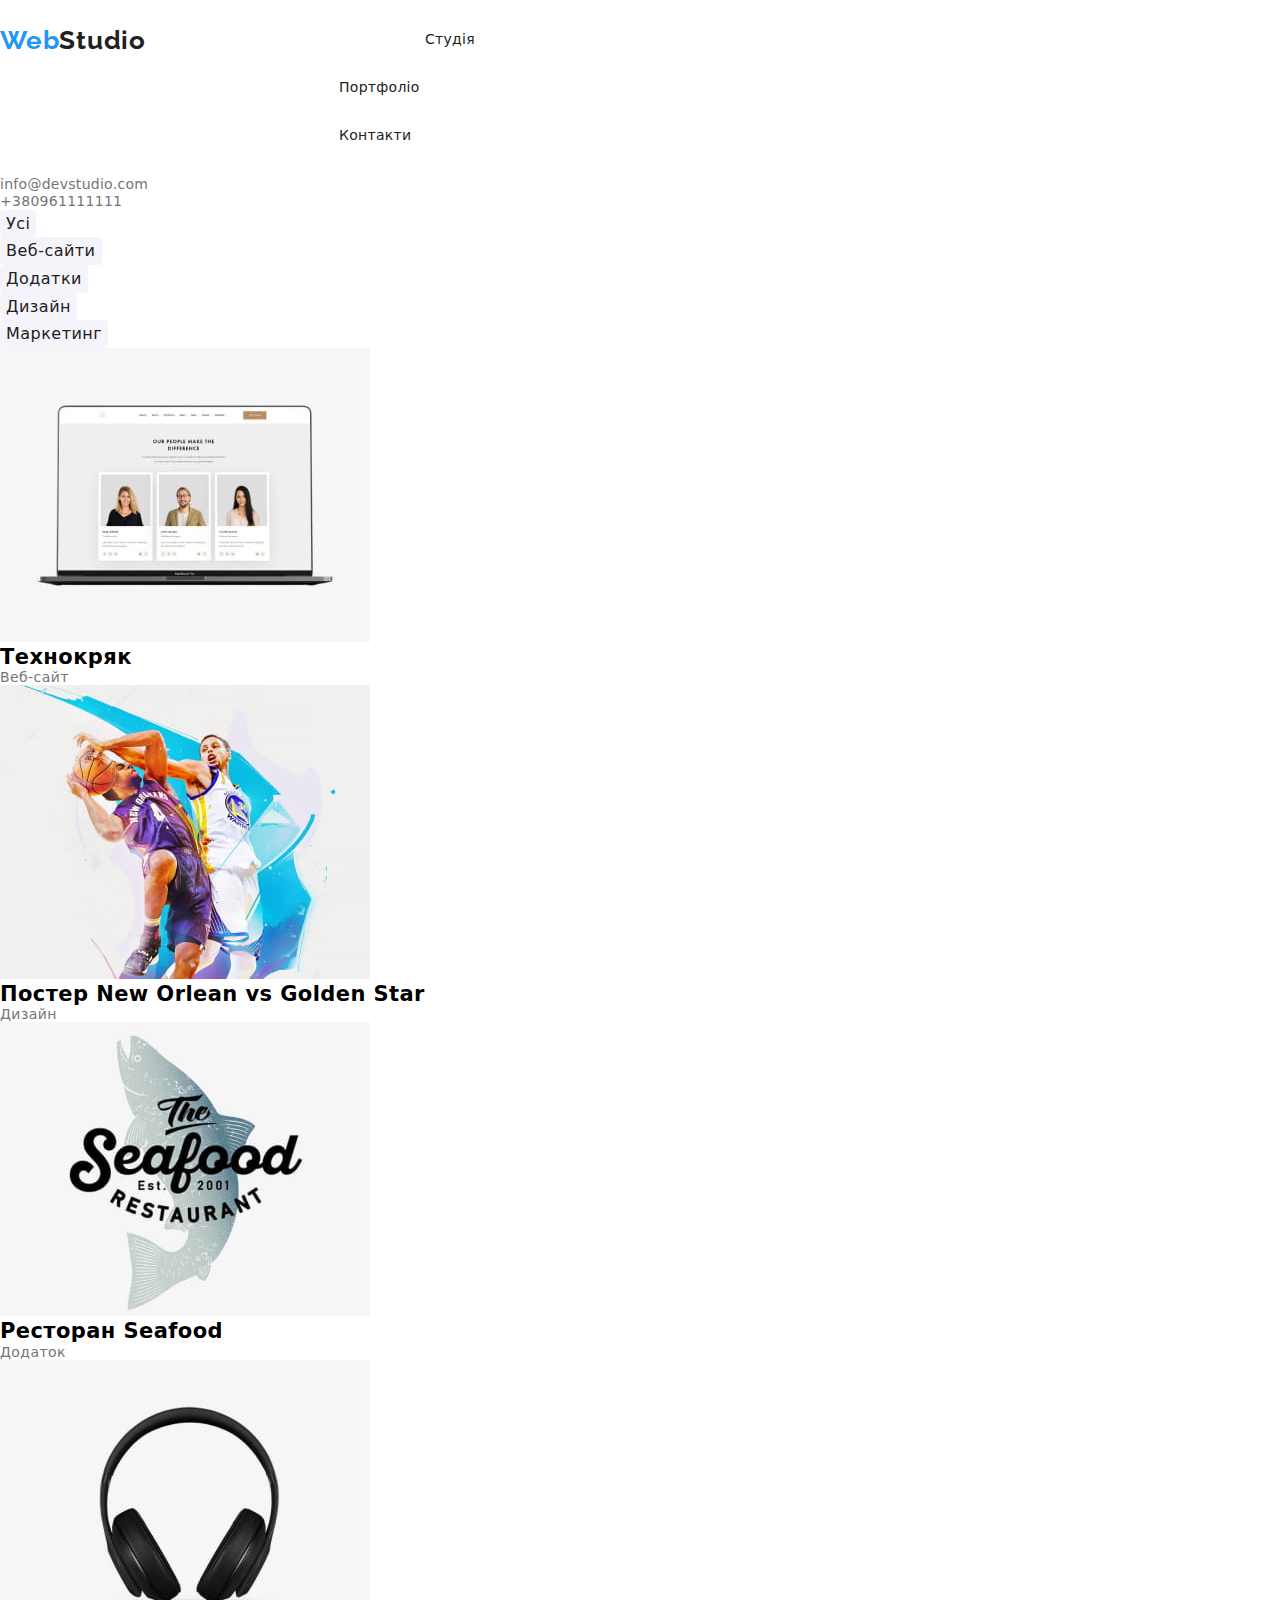
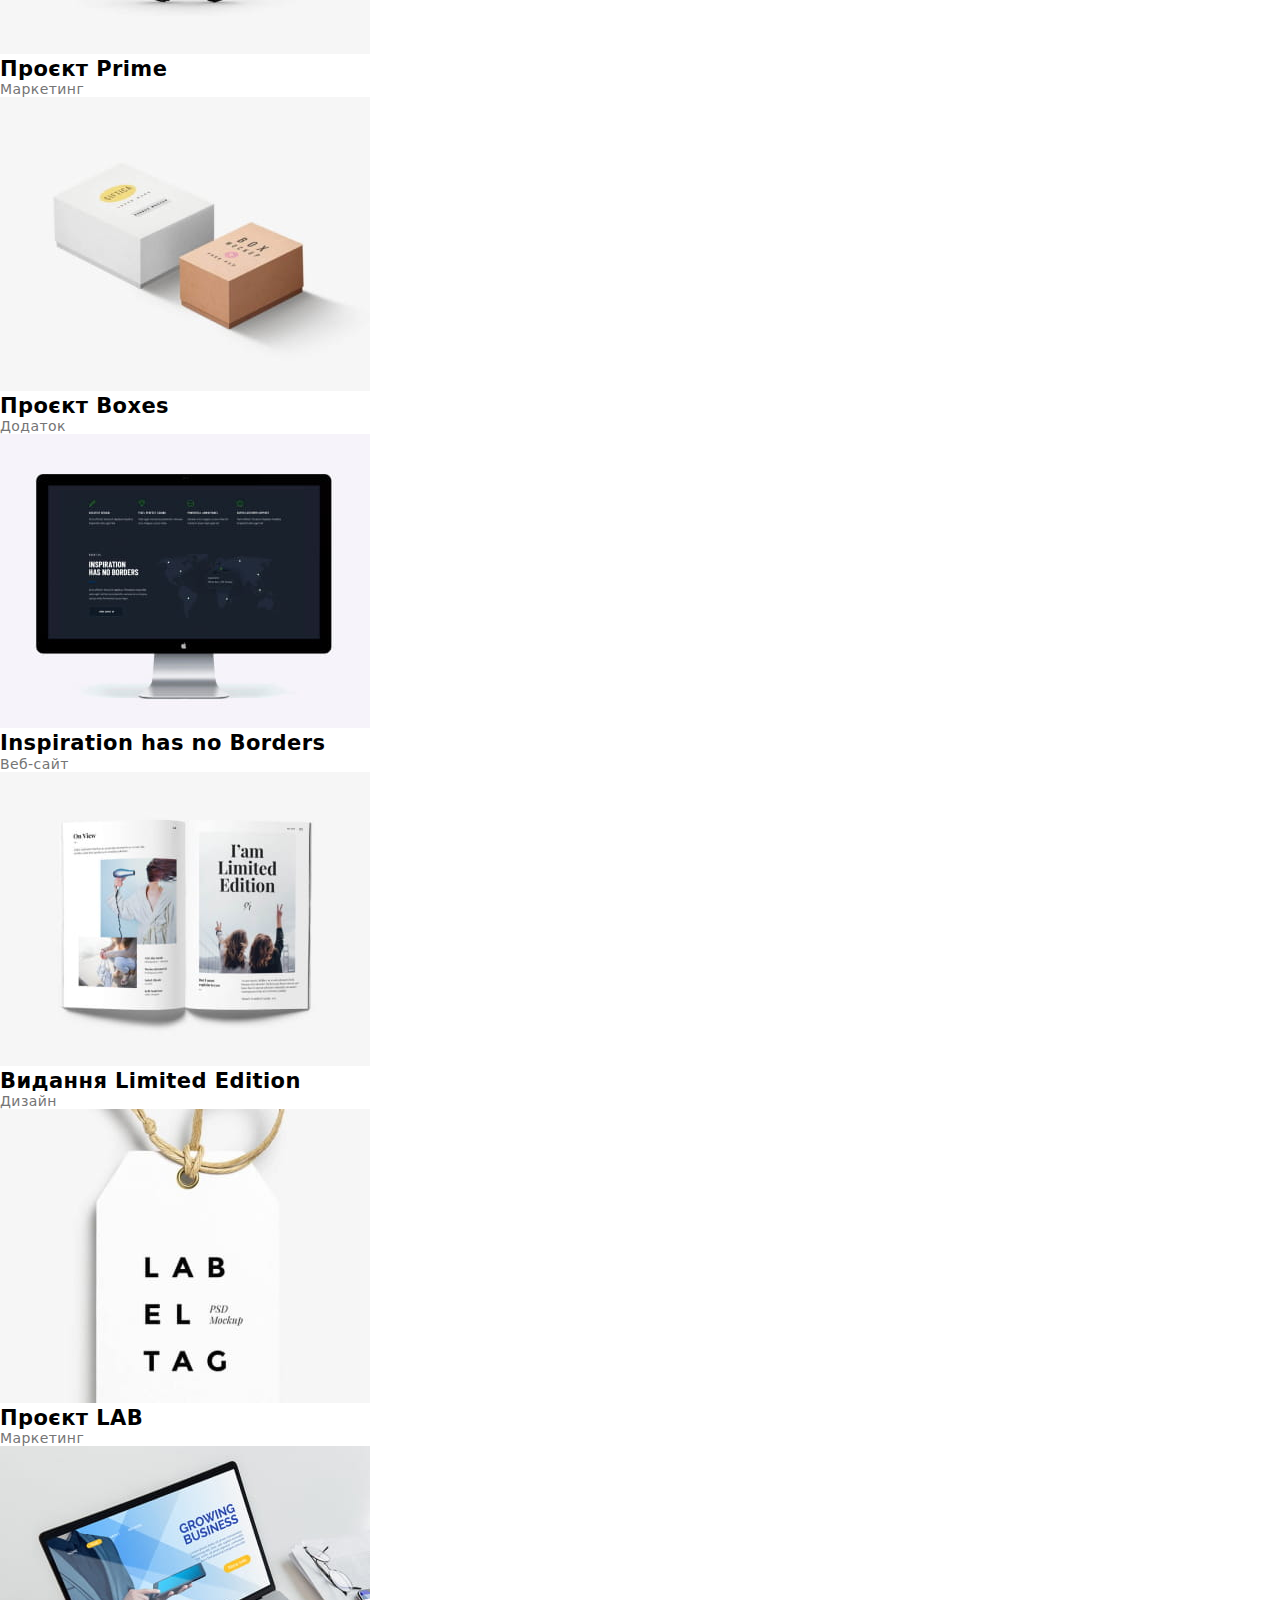
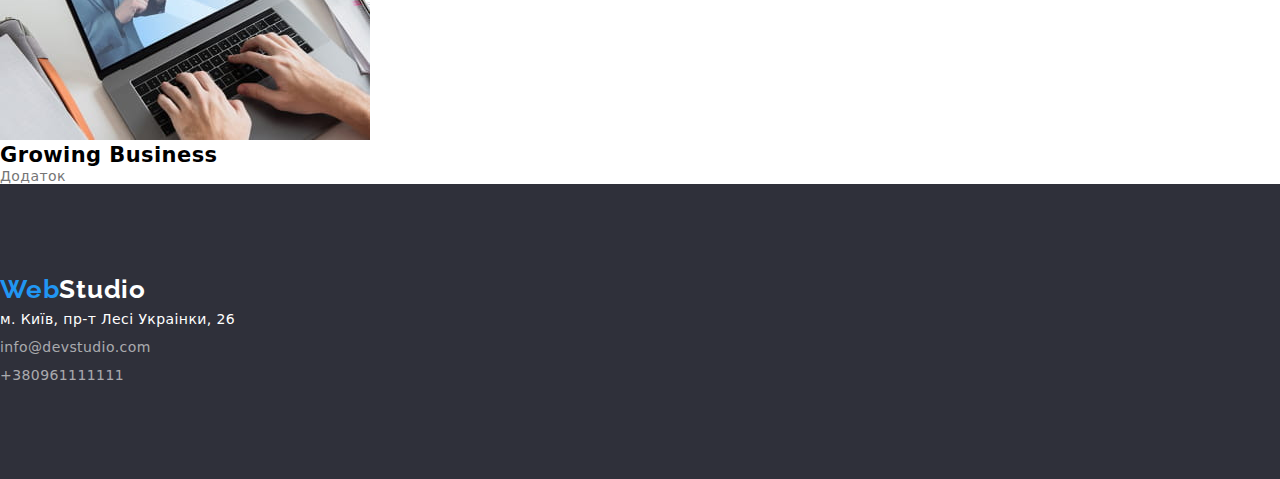
==== portfolio.html @ 92f06576 "Initial commit" ====
<!DOCTYPE html>
<html lang="uk">
<head>
    <meta charset="UTF-8">
    <meta http-equiv="X-UA-Compatible" content="IE=edge">
    <link rel="preconnect" href="https://fonts.googleapis.com">
    <link rel="preconnect" href="https://fonts.gstatic.com" crossorigin>
    <link href="https://fonts.googleapis.com/css2?family=Raleway:wght@700&family=Roboto:wght@400;500;700;900&display=swap" rel="stylesheet">
        <link rel="stylesheet" href="css/style.css">
        <link rel="stylesheet" href="modern-normalize/modern-normalize.css">
    <meta name="viewport" content="width=device-width, initial-scale=1.0">
    <title>Портфоліо</title>
    
</head>
<body>
    <!--header2-->
    <header class="header_container">
        <nav class="about_nav" >
            <a class="logo_link" href="./index.html"><span class="logo-header">Web</span>Studio</a>
            <ul>
                <li class="about_studi" > <a  class="about_studi"  href="./index.html"> Студія</a> </li> 
                <li class="about_portfolio"> <a  class="about_portfolio"  href="./portfolio.html"> Портфоліо</a>  </li>
                <li class="about_contact"> <a class="about_contact" href="#"> Контакти</a> </li>
            </ul>
                </nav>
    
                <ul>
                    <li ><a href="mailto:info@devstudio.com" lang="en"  class="about_mail">info@devstudio.com</a> </li>
                    <li > <a href="tel:+380961111111" class="about_tell">+380961111111</a></li>
                    
                </ul>
              
        </header>
        <main class="main_container">

            <!--Кнопки-->
        <section>
            <h1 class="visually-hidden">Кнопочки</h1>
            <ul>
           <li> <button type="button" class="about_all" >Усі</button></li>
           <li> <button type="button" class="about_web_site">Веб-сайти</button></li>
           <li> <button type="button" class="about_applications">Додатки</button></li>
           <li> <button type="button" class="about_design">Дизайн</button></li>
           <li> <button type="button" class="about_marketing">Маркетинг</button></li>
        </ul>
            
            <ul>
                <li class="about_techno"><img width="370" src="images/technocrack.jpg" alt="Технокряк">
                    <h2>Технокряк</h2>
                    <p class="portfolio_hav_about">Веб-сайт</p>
                </li>
                
                <li class="about_poster"><img src="images/poster-new-orlean-vs-golden-star.jpg" width="370" alt="Постер New Orlean vs Golden Star">
                <h2>Постер New Orlean vs Golden Star</h2>
                    <p class="portfolio_hav_about">Дизайн</p>

                </li>

                <li class="about-seafood"><img src="images/restoran-seafood.jpg" width="370" alt="Ресторан Seafood">
                <h2>Ресторан Seafood</h2>
                    <p class="portfolio_hav_about">Додаток</p>

            </li>

                <li class="project_prime"><img src="images/project-prime.jpg" width="370" alt="Проєкт Prime">
                <h2>Проєкт Prime</h2>
                <p class="portfolio_hav_about">Маркетинг</p>
                
            </li>

                <li class="project_boxes"><img src="images/project-boxes.jpg" width="370" alt="Проєкт Boxes">
                <h2>Проєкт Boxes</h2>
                <p class="portfolio_hav_about">Додаток</p>
                
            </li>
                <li class="inspiration"><img src="images/inspiration-has-no-borders.jpg" width="370" alt="Inspiration has no Borders">
                <h2>Inspiration has no Borders</h2>
                <p class="portfolio_hav_about">Веб-сайт</p>

            </li>

                <li class="limited_edition"><img src="images/booking-limited-edition.jpg" width="370" alt="Видання Limited Edition">
                <h2>Видання Limited Edition</h2>
                <p class="portfolio_hav_about">Дизайн</p>

            </li>

                <li class="project_lab"><img src="images/project-lab.jpg" width="370" alt="Проєкт LAB">
                <h2>Проєкт LAB</h2>
                    <p class="portfolio_hav_about">Маркетинг</p>
            </li>

                <li class="growing"><img src="images/growing-business.jpg" width="370" alt="Growing Business">
                <h2>Growing Business</h2>
                <p class="portfolio_hav_about">Додаток</p>
                </li>
            </ul>
        </section>
        
    </main>

    <!--Нижнє табло з інформаціею-->
    <footer class="footer_container">
        <a class="footer_studio"  href="#"> <span class="logo_footer">Web</span>Studio</a>
    
        <ul>
            <li ><a class="info_adres" href="https://www.google.com/maps/place/бул.+Леси+Украинки,+26,+Киев,+02000/@50.4265807,30.5383858,17z/data=!3m1!4b1!4m5!3m4!1s0x40d4cf0e033ecbe9:0x57a4dffefec77da0!8m2!3d50.4265807!4d30.5383858" target="_blank" rel="адреса">м. Київ, пр-т Лесі Украінки, 26</a> </li>
            <li ><a class="main_about" href="mailto:info@devstudio.com" lang="en">info@devstudio.com</a></li>
            <li ><a class="tell_about" href="tel:+380961111111">+380961111111</a></li>
        </ul>
    </footer>
    </body>
</html>
---- css/style.css ----
:root{
  --white: #FFFFFF;
  --hard-white:#EEEEEE;
  --blue: #2196F3;
  --black: #212121;
  --gray: #757575;
  --hard-gray:#2F303A;
  --light-gray:#F5F4FA;
}






body{

  font-family:'Roboto',sans-serif;
  font-size: 14px;
  letter-spacing: 0.03em;




background: var(--white);
}




.container{
  width: 1200px;
  padding-right: 15px;
  padding-left: 15px;
  margin-right: auto;
  margin-left: auto;

}
 

h1,h2,h3, ul,a,p{
  margin: 0;
  padding: 0;
}



*,
*::before 
*::after{box-sizing:border-box}

/*Портфоліо*/

li{
  list-style-type: none;
  text-decoration: none;
}
a{
  text-decoration: none;
}

.portfolio_hav_about{
color: var(--gray);
}

button{
  border: none;
}

.about_nav{

}

.visually-hidden{
  position: absolute;
  white-space: nowrap;
  width: 1px;
  height: 1px;
  overflow: hidden;
  border: 0;
  padding: 0;
  clip: rect(0 0 0 0);
  clip-path: inset(50%);
  margin: -1px;

}

.logo_link{
  
  
  font-family: 'Raleway',sans-serif;
  font-weight: 700;
  letter-spacing: 0.03em;
font-size:26px ;
line-height: 1.19;
;
color: var(--black);
}

.logo-header{
  font-family: 'Raleway',sans-serif;
  font-weight: 700;
  letter-spacing: 0.03em;
font-size:26px ;
line-height: 1.19;
color: var(--blue);
}

.about_studi{
  font-weight: 500;
  letter-spacing: 0.02em;
font: 14px;;
line-height:1.14;


color: var(--black);
}

.about_portfolio{
  font-weight: 500;
  letter-spacing: 0.02em;
font: 14px;;
line-height:1.14;

color: var(--black);
}

.about_contact{
  font-weight: 500;
  letter-spacing: 0.02em;
font: 14px;;
line-height:1.14;
  
  color: var(--black);
}

.about_mail{
  margin-right: 50px;
  font-weight: 500;
  letter-spacing: 0.02em;
font: 14px;;
line-height:1.14;


color: var(--gray);
}

.about_tell{
  font-weight: 500;
  letter-spacing: 0.02em;
font: 14px;;
line-height:1.14;
 
  
  color: var(--gray);
}

.about_all{
  display: flex;
  font-family: inherit;
  font-weight: 500;
  font-size: 16px;
  letter-spacing: 0.03em;
line-height:1.6;
text-align: center;


cursor: pointer;
color: var(--black);
background: var(--light-gray);
border-radius: 4px;
}

.about_web_site{
  display: flex;
  font-family: inherit;
  font-weight: 500;
  font-size: 16px;
  letter-spacing: 0.03em;
line-height:1.6;
text-align: center;

cursor: pointer;
color: var(--black);
background: var(--light-gray);
border-radius: 4px;
}

.about_applications{
  display: flex;
  font-family: inherit;
  font-weight: 500;
  font-size: 16px;
  letter-spacing: 0.03em;
line-height:1.6;
text-align: center;

cursor: pointer;
color: var(--black);
background: var(--light-gray);
border-radius: 4px;
}

.about_design{
  display: flex;
  font-family: inherit;
  font-weight: 500;
  font-size: 16px;
  letter-spacing: 0.03em;
line-height:1.6;
text-align: center;

cursor: pointer;
color: var(--black);
background: var(--light-gray);
border-radius: 4px;
}

.about_marketing{
  display: flex;
  font-family: inherit;
  font-weight: 500;
  font-size: 16px;
  letter-spacing: 0.03em;
line-height:1.6;
text-align: center;

cursor: pointer;
color: var(--black);
background: var(--light-gray);
border-radius: 4px;
}




.footer_studio{
  font-family: 'Raleway',sans-serif;
  font-weight: 700;
  
font-size:26px ;
line-height: 1.19;
letter-spacing: 0.03em;
color: var(--white);
}

.logo_footer{
  font-family: 'Raleway',sans-serif;
  font-weight: 700;
  
font-size:26px ;
line-height: 1.19;
letter-spacing: 0.03em;
  color: var(--blue);
}

.info_adres{
  font-weight: 400;
  font-size: 14px;
line-height:1.14;
letter-spacing: 0.03em;

color: var(--white);
}

.main_about{
  font-weight: 400;
  font-size: 14px;
line-height:1.14;
letter-spacing: 0.03em;

color: rgba(255, 255, 255, 0.6);
}

.tell_about{
  font-weight: 400;
  font-size: 14px;
line-height:1.14;
letter-spacing: 0.03em;

color: rgba(255, 255, 255, 0.6);
}




/*index*/
/*Верхня лінія*/
.header_container{



background: var(--white);
}

.about_nav{
display: flex;
}


 .index_ul{
  display: flex;
 }

 .index_ull{
  display: flex;
  align-items: center;
 }

.logo_link{


  margin: 25px 93px 25px 0px;
 
  font-family: 'Raleway',sans-serif;
  font-weight: 700;
  letter-spacing: 0.03em;
font-size:26px;
line-height: 1.19;

color: var(--black);
 }
 
 .logo-header{
  


   font-family: 'Raleway',sans-serif;
   font-weight: 700;
 font-size: 26px;
 line-height:1.19;
 
 color: var(--blue);
 letter-spacing: 0.03em;
 }
 
 .about_studi{


margin: 32px 0px 32px 93px;

   font-weight: 500;
 font-size: 14px;
 line-height:1.14;
 
 
 color: var(--black);
 letter-spacing: 0.02em;
 }
 
 .about_portfolio{
 
 margin: 32px 0px 32px 50px;

   font-weight: 500;
 font-size: 14px;
 line-height:1.14;
 
 color: var(--black);
 letter-spacing: 0.02em;
 }
 
 
 .about_contact{
 
margin: 32px 0px 32px 50px;
 
   font-weight: 500;
   font-size: 14px;
   line-height:1.14;
   
   color: var(--black);
   letter-spacing: 0.02em;
 }
 
 .about_mail{
 margin-right: auto;
 
   font-weight: 500;
 font-size: 14px;
 line-height:1.14;
 
 
 color: var(--gray);
 letter-spacing: 0.02em;
 }
 
 .about_tell{
  margin-right: auto;
 
 
   font-weight: 500;
   font-size:14px;;
   line-height:1.14;
  
   
   color: var(--gray);
   letter-spacing: 0.02em;
 }
 
 
 .bg{

  width: 1200px;

  padding-top: 90px;
  padding-bottom: 90px;
   background: var(--hard-gray);
 }
 
 .index_bisnes{

 
   font-weight: 900;
 font-size: 44px;
 line-height: 1.36;
 text-align: center;
 letter-spacing: 0.06em;
 text-transform: uppercase;
 color: var(--white);
 }
 
 .index_btn{


padding: 10px 32px 10px 32px;


 font-family: inherit;
   font-weight: 700;
   font-size: 16px;
   line-height:1.8;
   display: flex;
   align-items: center;
   text-align: center;
   letter-spacing: 0.06em;
   color: var(--white);
 
   cursor: pointer;
 
 
 
   
   background: var(--blue);
   box-shadow: 0px 4px 4px rgba(0, 0, 0, 0.15);
   border-radius: 4px;
 }
 
 .index_about_hav{
  padding-top: 90px;
  padding-bottom: 90px;
 }

 .index_about_work{
  padding-top: 90px;
  padding-bottom: 90px;
 }
 
 .index_hav_one{
   font-weight: 700;
   
   letter-spacing: 0.03em;
 
 
 
 
 
 font-size: 36px;
 line-height:2.6;
 text-align: center;
 
 color: var(--black);
 }
 
 .index_hav_two{
   font-weight: 700;
 
 
 
 letter-spacing: 0.03em;
 
 font-size: 36px;
 line-height:2.6;
 text-align: center;
 
 
 color: var(--black);
 }
 
 .index_details{
 
   font-weight: 700;
 font-size: 14px;
 line-height:1.14;
 letter-spacing: 0.03em;
 
 text-transform: uppercase;
 color: var(--black);
 
 }
 
 .index_description{
 
   font-weight: 400;
 font-size: 14px;
 line-height:1.14;
 letter-spacing: 0.03em;
 
 
 
 
 color: var(--gray);
 }
 
 .index_name{
   letter-spacing: 0.03em;
 
   font-weight: 500;
 font-size: 16px;
 line-height:1.18;
 text-align: center;
 
 color: var(--black);
 }
 
 .index_responsibilities{
   letter-spacing: 0.03em;
 
   font-weight: 400;
 font-size: 16px;
 line-height: 1.18;
 text-align: center;
 
 color: var(--gray);
 }
 .visually-hidden{
  
   position: absolute;
     white-space: nowrap;
     width: 1px;
     height: 1px;
     overflow: hidden;
     border: 0;
     padding: 0;
     clip: rect(0 0 0 0);
     clip-path: inset(50%);
     margin: -1px;
  
 }
 
 .index_backgound_white{
   background: var(--white);
 }
 
 .index_team{
  padding-top: 90px;
  padding-bottom: 90px;
   background: var(--light-gray);}
 
 
   .tell_about{
     letter-spacing: 0.03em;
 
     font-weight: 400;
 
     font-size: 14px;
     line-height:2;
     
     color: rgba(255, 255, 255, 0.6);
     }
 
     .main_about{
       letter-spacing: 0.03em;
 
       font-weight: 400;
 
       font-size: 14px;
       line-height: 2;
       
       color: rgba(255, 255, 255, 0.6);
       }
 
       .info_adres{
         letter-spacing: 0.03em;
 
         font-weight: 400;
 
         font-size: 14px;
         line-height:2;
         
         color: var(--white);
         }
 
         .logo_footer{
           
           font-family: 'Raleway',sans-serif;
           font-weight: 700;
           font-size: 26px;
           line-height:1.19;
           letter-spacing: 0.03em;
           color: var(--blue);
         }
 
         .footer_studio{
           
           font-family: 'Raleway',sans-serif;
           font-weight: 700;
           font-size: 26px;
           line-height:1.19;
           letter-spacing: 0.03em;
           color: var(--white);
           }
 
           .footer_container{
            padding-top: 90px;
            padding-bottom: 90px;
             
             
             
             background:var(--hard-gray);
             }

             .visually-hidden{
 
              position: absolute;
                white-space: nowrap;
                width: 1px;
                height: 1px;
                overflow: hidden;
                border: 0;
                padding: 0;
                clip: rect(0 0 0 0);
                clip-path: inset(50%);
                margin: -1px;}
 
                .index_backgound_white{
                  background: var(--white);
                }
/*Ховери*/

  

.index_btn:hover, .index_btn:focus{
  background-color: var(--blue);
  color: var(--white);
}



.about_studi:hover, .about_studi:focus{
border-color: var(--black);
color: var(--blue);

}

.about_portfolio:hover, .about_portfolio:focus{
border-color: var(--black);
color: var(--blue);

}

.about_contact:hover, .about_contact:focus{
border-color: var(--black);
color: var(--blue);

}

.about_mail:hover, .about_mail:focus{
border-color: var(--gray);
color: var(--blue);

}

.about_tell:hover, .about_tell:focus {
border-color: var(--gray);
color: var(--blue);

}

.about_all:hover, .about_all:focus{
  
border-color: var(--black);
background-color: var(--blue) ;
color: var(--white);

}
.about_web_site:hover, .about_web_site:focus{
  border-color: var(--black);
background-color: var(--blue) ;
color: var(--white);

}
.about_applications:hover, .about_applications:focus{
  border-color: var(--black);
  background-color: var(--blue) ;
  color: var(--white);
  
}
.about_design:hover, .about_design:focus{
  border-color: var(--black);
  background-color: var(--blue) ;
  color: var(--white);
  
}
.about_marketing:hover, .about_marketing:focus{
  border-color: var(--black);
  background-color: var(--blue) ;
  color: var(--white);
  
}




.info_adres:hover, .info_adres:focus{
  border-color: var(--black);
  color: var(--blue);
  
}

.main_about:hover, .main_about:focus{
  border-color: var(--black);
  color: var(--blue);
  
}

.tell_about:hover, .tell_about:focus{
  border-color: var(--black);
  color: var(--blue);
  
}
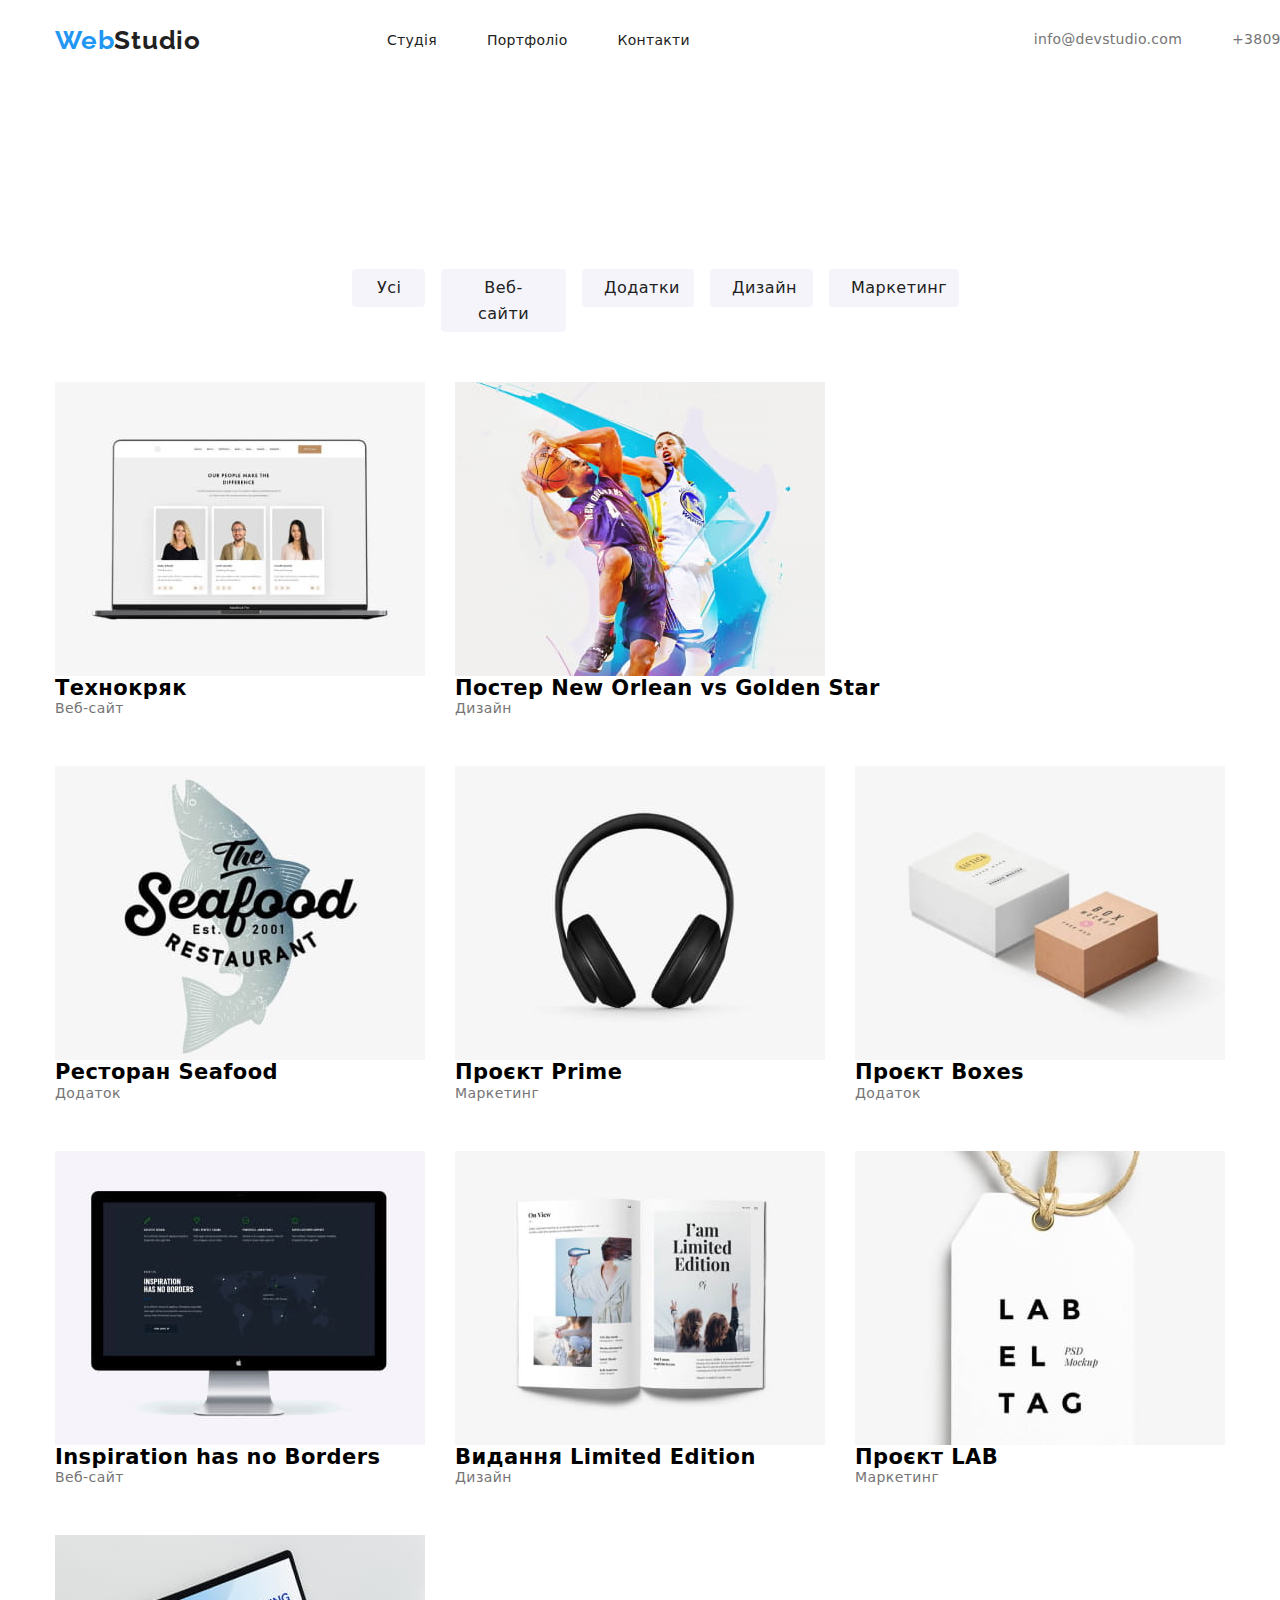
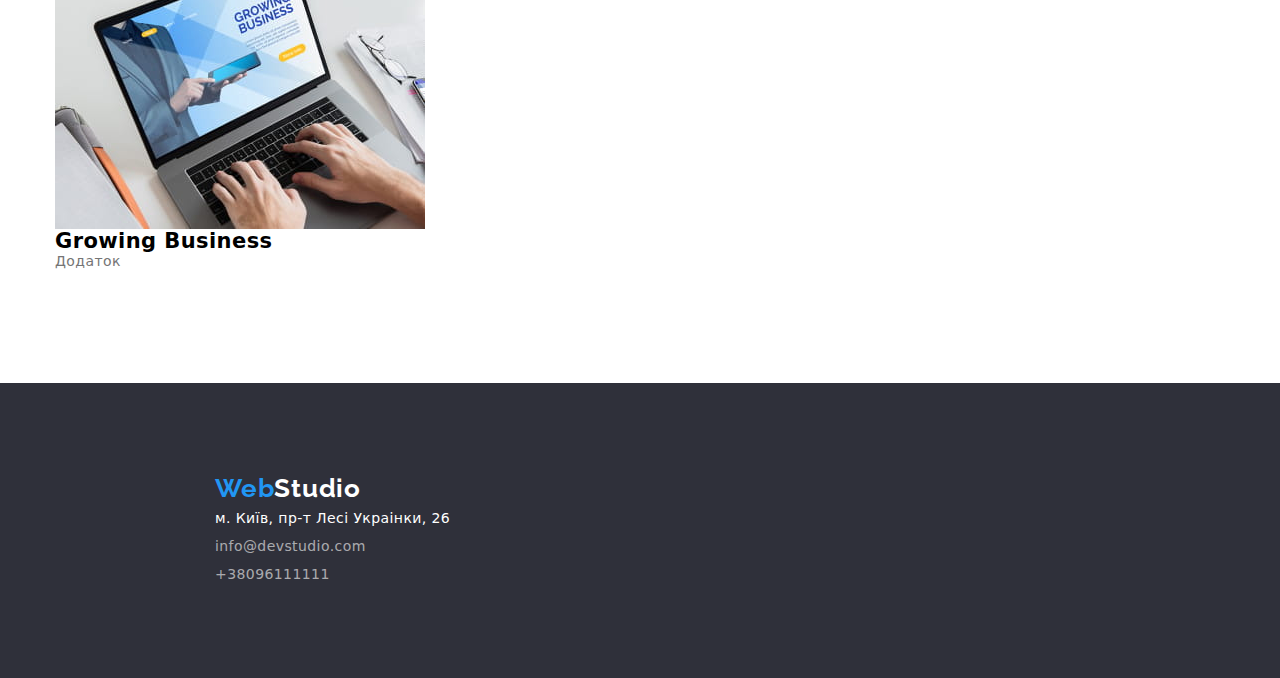
==== commit 4038e503: "update" ====
--- a/portfolio.html
+++ b/portfolio.html
@@ -15,28 +15,30 @@
 <body>
     <!--header2-->
     <header class="header_container">
-        <nav class="about_nav" >
-            <a class="logo_link" href="./index.html"><span class="logo-header">Web</span>Studio</a>
-            <ul>
-                <li class="about_studi" > <a  class="about_studi"  href="./index.html"> Студія</a> </li> 
-                <li class="about_portfolio"> <a  class="about_portfolio"  href="./portfolio.html"> Портфоліо</a>  </li>
-                <li class="about_contact"> <a class="about_contact" href="#"> Контакти</a> </li>
+       
+        <div class="container">
+    <nav class="about_nav" >
+        <a class="logo_link" href="./index.html"><span class="logo-header">Web</span>Studio</a>
+        <ul class="index_ul">
+            <li class="about_studi" > <a  class="about_studi_index"  href="./index.html"> Студія</a> </li> 
+            <li class="about_portfolio"> <a  class="about_portfolio_index"  href="./portfolio.html"> Портфоліо</a>  </li>
+            <li class="about_contact"> <a class="about_contact_index" href="#"> Контакти</a> </li>
+        </ul>
+            </nav>
+
+            <ul class="index_ull">
+                <li class="index_header_mail"><a href="mailto:info@devstudio.com" lang="en"  class="about_mail">info@devstudio.com</a> </li>
+                <li class="index_header_tell"> <a href="tel:+380961111111" class=" about_tell">+380961111111</a></li>
+                
             </ul>
-                </nav>
-    
-                <ul>
-                    <li ><a href="mailto:info@devstudio.com" lang="en"  class="about_mail">info@devstudio.com</a> </li>
-                    <li > <a href="tel:+380961111111" class="about_tell">+380961111111</a></li>
-                    
-                </ul>
-              
-        </header>
+        
+    </header>
         <main class="main_container">
 
             <!--Кнопки-->
-        <section>
-            <h1 class="visually-hidden">Кнопочки</h1>
-            <ul>
+        <section class="portfolio_section">
+            <h2 class="visually-hidden">Кнопочки</h2>
+            <ul class="keyboard">
            <li> <button type="button" class="about_all" >Усі</button></li>
            <li> <button type="button" class="about_web_site">Веб-сайти</button></li>
            <li> <button type="button" class="about_applications">Додатки</button></li>
@@ -44,53 +46,53 @@
            <li> <button type="button" class="about_marketing">Маркетинг</button></li>
         </ul>
             
-            <ul>
-                <li class="about_techno"><img width="370" src="images/technocrack.jpg" alt="Технокряк">
+            <ul class="billboard">
+                <li class="portfolio_item"><img  src="images/technocrack.jpg" alt="Технокряк">
                     <h2>Технокряк</h2>
                     <p class="portfolio_hav_about">Веб-сайт</p>
                 </li>
                 
-                <li class="about_poster"><img src="images/poster-new-orlean-vs-golden-star.jpg" width="370" alt="Постер New Orlean vs Golden Star">
+                <li class="portfolio_item"><img src="images/poster-new-orlean-vs-golden-star.jpg"  alt="Постер New Orlean vs Golden Star">
                 <h2>Постер New Orlean vs Golden Star</h2>
                     <p class="portfolio_hav_about">Дизайн</p>
 
                 </li>
 
-                <li class="about-seafood"><img src="images/restoran-seafood.jpg" width="370" alt="Ресторан Seafood">
+                <li class="portfolio_item"><img src="images/restoran-seafood.jpg"  alt="Ресторан Seafood">
                 <h2>Ресторан Seafood</h2>
                     <p class="portfolio_hav_about">Додаток</p>
 
             </li>
 
-                <li class="project_prime"><img src="images/project-prime.jpg" width="370" alt="Проєкт Prime">
+                <li class="portfolio_item"><img src="images/project-prime.jpg"  alt="Проєкт Prime">
                 <h2>Проєкт Prime</h2>
                 <p class="portfolio_hav_about">Маркетинг</p>
                 
             </li>
 
-                <li class="project_boxes"><img src="images/project-boxes.jpg" width="370" alt="Проєкт Boxes">
+                <li class="portfolio_item"><img src="images/project-boxes.jpg"  alt="Проєкт Boxes">
                 <h2>Проєкт Boxes</h2>
                 <p class="portfolio_hav_about">Додаток</p>
                 
             </li>
-                <li class="inspiration"><img src="images/inspiration-has-no-borders.jpg" width="370" alt="Inspiration has no Borders">
+                <li class="portfolio_item"><img src="images/inspiration-has-no-borders.jpg"  alt="Inspiration has no Borders">
                 <h2>Inspiration has no Borders</h2>
                 <p class="portfolio_hav_about">Веб-сайт</p>
 
             </li>
 
-                <li class="limited_edition"><img src="images/booking-limited-edition.jpg" width="370" alt="Видання Limited Edition">
+                <li class="portfolio_item"><img src="images/booking-limited-edition.jpg"  alt="Видання Limited Edition">
                 <h2>Видання Limited Edition</h2>
                 <p class="portfolio_hav_about">Дизайн</p>
 
             </li>
 
-                <li class="project_lab"><img src="images/project-lab.jpg" width="370" alt="Проєкт LAB">
+                <li class="portfolio_item"><img src="images/project-lab.jpg"  alt="Проєкт LAB">
                 <h2>Проєкт LAB</h2>
                     <p class="portfolio_hav_about">Маркетинг</p>
             </li>
 
-                <li class="growing"><img src="images/growing-business.jpg" width="370" alt="Growing Business">
+                <li class="portfolio_item"><img src="images/growing-business.jpg"  alt="Growing Business">
                 <h2>Growing Business</h2>
                 <p class="portfolio_hav_about">Додаток</p>
                 </li>
@@ -103,11 +105,12 @@
     <footer class="footer_container">
         <a class="footer_studio"  href="#"> <span class="logo_footer">Web</span>Studio</a>
     
-        <ul>
+        <ul class="index_ul_adres">
             <li ><a class="info_adres" href="https://www.google.com/maps/place/бул.+Леси+Украинки,+26,+Киев,+02000/@50.4265807,30.5383858,17z/data=!3m1!4b1!4m5!3m4!1s0x40d4cf0e033ecbe9:0x57a4dffefec77da0!8m2!3d50.4265807!4d30.5383858" target="_blank" rel="адреса">м. Київ, пр-т Лесі Украінки, 26</a> </li>
-            <li ><a class="main_about" href="mailto:info@devstudio.com" lang="en">info@devstudio.com</a></li>
-            <li ><a class="tell_about" href="tel:+380961111111">+380961111111</a></li>
+            <li ><a class="main_about_footer" href="mailto:info@devstudio.com" lang="en">info@devstudio.com</a></li>
+            <li ><a class="tell_about_footer" href="tel:+380961111111">+38096111111</a></li>
         </ul>
     </footer>
+</div>
     </body>
 </html>
--- a/css/style.css
+++ b/css/style.css
@@ -34,15 +34,12 @@
   padding-left: 15px;
   margin-right: auto;
   margin-left: auto;
-
-}
- 
-
-h1,h2,h3, ul,a,p{
-  margin: 0;
-  padding: 0;
-}
-
+display: flex;
+}
+ 
+
+h1, h2, h3, h4, h5, h6, p, ul {margin: 0; padding: 0;}
+img {display: block;}
 
 
 *,
@@ -71,92 +68,149 @@
 
 }
 
-.visually-hidden{
-  position: absolute;
-  white-space: nowrap;
-  width: 1px;
-  height: 1px;
-  overflow: hidden;
-  border: 0;
-  padding: 0;
-  clip: rect(0 0 0 0);
-  clip-path: inset(50%);
-  margin: -1px;
-
-}
 
 .logo_link{
-  
-  
+
+
+  margin: 25px 93px 25px 0px;
+ 
   font-family: 'Raleway',sans-serif;
   font-weight: 700;
   letter-spacing: 0.03em;
-font-size:26px ;
+font-size:26px;
 line-height: 1.19;
-;
+
 color: var(--black);
-}
-
-.logo-header{
-  font-family: 'Raleway',sans-serif;
-  font-weight: 700;
-  letter-spacing: 0.03em;
-font-size:26px ;
-line-height: 1.19;
-color: var(--blue);
-}
-
-.about_studi{
-  font-weight: 500;
+ }
+ 
+ .logo-header{
+  
+
+
+   font-family: 'Raleway',sans-serif;
+   font-weight: 700;
+ font-size: 26px;
+ line-height:1.19;
+ 
+ color: var(--blue);
+ letter-spacing: 0.03em;
+ }
+ /*studi*/
+ .about_studi{
+
+
+margin: 32px 0px 32px 93px;
+
+
+ }
+
+ .about_studi_index{
+  font-weight: 500;
+  font-size: 14px;
+  line-height:1.14;
+  
+  
+  color: var(--black);
   letter-spacing: 0.02em;
-font: 14px;;
-line-height:1.14;
-
-
-color: var(--black);
-}
-
-.about_portfolio{
-  font-weight: 500;
+ }
+ /*portfolio*/
+ .about_portfolio{
+ 
+ margin: 32px 0px 32px 50px;
+
+
+ }
+ 
+ .about_portfolio_index{
+  font-weight: 500;
+  font-size: 14px;
+  line-height:1.14;
+  
+  color: var(--black);
   letter-spacing: 0.02em;
-font: 14px;;
-line-height:1.14;
-
-color: var(--black);
-}
-
-.about_contact{
-  font-weight: 500;
+ }
+ /*contacts*/
+ .about_contact{
+ 
+margin: 32px 0px 32px 50px;
+ 
+
+ }
+
+ .about_contact_index{
+  font-weight: 500;
+  font-size: 14px;
+  line-height:1.14;
+  
+  color: var(--black);
   letter-spacing: 0.02em;
-font: 14px;;
-line-height:1.14;
-  
-  color: var(--black);
-}
-
-.about_mail{
-  margin-right: 50px;
-  font-weight: 500;
-  letter-spacing: 0.02em;
-font: 14px;;
-line-height:1.14;
-
-
-color: var(--gray);
-}
-
-.about_tell{
-  font-weight: 500;
-  letter-spacing: 0.02em;
-font: 14px;;
-line-height:1.14;
- 
-  
+ }
+ /*mail*/
+ .about_mail{
+  display: flex;
   color: var(--gray);
+ }
+
+
+.index_header_mail{
+  
+  margin: 32px 0px 32px 344px;
+ 
+   font-weight: 500;
+ font-size: 14px;
+ line-height:1.14;
+ 
+ 
+ 
+ letter-spacing: 0.02em;
+}
+
+ /*tell*/
+ .about_tell{
+  display: flex;
+  color: var(--gray);
+
+ }
+
+ .index_header_tell{
+  
+ 
+  margin: 32px 0px 32px 50px;
+ 
+   font-weight: 500;
+   font-size:14px;;
+   line-height:1.14;
+  
+   
+   
+   letter-spacing: 0.02em;
+ }
+/*----------------------------------------*/
+
+/*Section*/
+
+.portfolio_section{
+  width: 1200px;
+  padding-right: 15px;
+  padding-left: 15px;
+  margin-top: 94px;
+  margin-bottom: 94px;
+
+  margin-right: auto;
+  margin-left: auto;
+}
+/*cayboard*/
+
+.keyboard{
+display: flex;
 }
 
 .about_all{
-  display: flex;
+  padding: 6px 25px 6px 25px;
+  margin: 94px 8px 50px 297px;
+  
+
+  width: 73px;
   font-family: inherit;
   font-weight: 500;
   font-size: 16px;
@@ -172,7 +226,11 @@
 }
 
 .about_web_site{
-  display: flex;
+  padding: 6px 22px 6px 22px;
+  margin: 94px 8px 50px 8px;
+
+
+  width: 125px;
   font-family: inherit;
   font-weight: 500;
   font-size: 16px;
@@ -187,7 +245,11 @@
 }
 
 .about_applications{
-  display: flex;
+  padding: 6px 22px 6px 22px;
+  margin: 94px 8px 50px 8px;
+
+
+    width: 112px;
   font-family: inherit;
   font-weight: 500;
   font-size: 16px;
@@ -202,7 +264,10 @@
 }
 
 .about_design{
-  display: flex;
+  padding: 6px 22px 6px 22px;
+  margin: 94px 8px 50px 8px;
+
+    width: 103px;
   font-family: inherit;
   font-weight: 500;
   font-size: 16px;
@@ -217,7 +282,10 @@
 }
 
 .about_marketing{
-  display: flex;
+  padding: 6px 22px 6px 22px;
+  margin:94px 298px  50px 8px ;
+
+  width: 130px;
   font-family: inherit;
   font-weight: 500;
   font-size: 16px;
@@ -231,9 +299,37 @@
 border-radius: 4px;
 }
 
-
-
-
+/*------------------------------------------------------*/
+
+/*billboard*/
+.billboard{
+  list-style: none;
+  display: flex;
+  flex-wrap: wrap;
+  gap: 30px;}
+
+.portfolio_item{
+  flex-basis: calc((100% - var(--indent) * (var(--items) - 1)) / var(--items));
+  padding-bottom: 20px;
+  border-bottom: 1px solid var(--border-cl);
+  background-color: var(--additional-bg-cl);
+  
+}
+
+
+
+
+
+
+
+
+
+
+
+
+
+
+/*footer*/
 .footer_studio{
   font-family: 'Raleway',sans-serif;
   font-weight: 700;
@@ -280,7 +376,7 @@
 
 color: rgba(255, 255, 255, 0.6);
 }
-
+/*--------------------------------------------------*/
 
 
 
@@ -288,7 +384,7 @@
 /*Верхня лінія*/
 .header_container{
 
-
+display: flex;
 
 background: var(--white);
 }
@@ -303,8 +399,10 @@
  }
 
  .index_ull{
-  display: flex;
-  align-items: center;
+
+display: flex;
+
+
  }
 
 .logo_link{
@@ -333,61 +431,85 @@
  color: var(--blue);
  letter-spacing: 0.03em;
  }
- 
+ /*studi*/
  .about_studi{
 
 
 margin: 32px 0px 32px 93px;
 
+
+ }
+
+ .about_studi_index{
+  font-weight: 500;
+  font-size: 14px;
+  line-height:1.14;
+  
+  
+  color: var(--black);
+  letter-spacing: 0.02em;
+ }
+ /*portfolio*/
+ .about_portfolio{
+ 
+ margin: 32px 0px 32px 50px;
+
+
+ }
+ 
+ .about_portfolio_index{
+  font-weight: 500;
+  font-size: 14px;
+  line-height:1.14;
+  
+  color: var(--black);
+  letter-spacing: 0.02em;
+ }
+ /*contacts*/
+ .about_contact{
+ 
+margin: 32px 0px 32px 50px;
+ 
+
+ }
+
+ .about_contact_index{
+  font-weight: 500;
+  font-size: 14px;
+  line-height:1.14;
+  
+  color: var(--black);
+  letter-spacing: 0.02em;
+ }
+ /*mail*/
+ .about_mail{
+  display: flex;
+ }
+
+
+.index_header_mail{
+  
+  margin: 32px 0px 32px 344px;
+ 
    font-weight: 500;
  font-size: 14px;
  line-height:1.14;
  
  
- color: var(--black);
- letter-spacing: 0.02em;
- }
- 
- .about_portfolio{
- 
- margin: 32px 0px 32px 50px;
-
-   font-weight: 500;
- font-size: 14px;
- line-height:1.14;
- 
- color: var(--black);
- letter-spacing: 0.02em;
- }
- 
- 
- .about_contact{
- 
-margin: 32px 0px 32px 50px;
- 
-   font-weight: 500;
-   font-size: 14px;
-   line-height:1.14;
-   
-   color: var(--black);
-   letter-spacing: 0.02em;
- }
- 
- .about_mail{
- margin-right: auto;
- 
-   font-weight: 500;
- font-size: 14px;
- line-height:1.14;
- 
- 
  color: var(--gray);
  letter-spacing: 0.02em;
- }
- 
+}
+
+ /*tell*/
  .about_tell{
-  margin-right: auto;
- 
+  display: flex;
+
+ }
+
+ .index_header_tell{
+  
+ 
+  margin: 32px 0px 32px 50px;
  
    font-weight: 500;
    font-size:14px;;
@@ -399,18 +521,28 @@
  }
  
  
+
+
+
+
+
  .bg{
-
-  width: 1200px;
-
+  
   padding-top: 90px;
   padding-bottom: 90px;
+  
+ 
+
    background: var(--hard-gray);
  }
  
  .index_bisnes{
-
- 
+  width: 696px;
+  margin-top: 90px;
+  margin-bottom: 90px;
+margin-left: auto;
+margin-right: auto;
+
    font-weight: 900;
  font-size: 44px;
  line-height: 1.36;
@@ -422,15 +554,17 @@
  
  .index_btn{
 
-
+margin-top: 30px;
+
+margin-left: auto;
+margin-right: auto;
+display: block;
 padding: 10px 32px 10px 32px;
-
-
  font-family: inherit;
    font-weight: 700;
    font-size: 16px;
    line-height:1.8;
-   display: flex;
+
    align-items: center;
    text-align: center;
    letter-spacing: 0.06em;
@@ -447,47 +581,48 @@
  }
  
  .index_about_hav{
-  padding-top: 90px;
-  padding-bottom: 90px;
- }
-
- .index_about_work{
-  padding-top: 90px;
-  padding-bottom: 90px;
- }
- 
- .index_hav_one{
-   font-weight: 700;
-   
-   letter-spacing: 0.03em;
- 
- 
- 
- 
- 
- font-size: 36px;
- line-height:2.6;
- text-align: center;
- 
- color: var(--black);
- }
- 
- .index_hav_two{
-   font-weight: 700;
- 
- 
- 
- letter-spacing: 0.03em;
- 
- font-size: 36px;
- line-height:2.6;
- text-align: center;
- 
- 
- color: var(--black);
- }
- 
- .index_details{
+  width: 1170px;
+  padding-right: 15px;
+  padding-left: 15px;
+  margin-top: 94px;
+  margin-right: auto;
+  margin-left: auto;
+
+ 
+ }
+
+ .visually-hidden{
+ 
+  position: absolute;
+    white-space: nowrap;
+    width: 1px;
+    height: 1px;
+    overflow: hidden;
+    border: 0;
+    padding: 0;
+    clip: rect(0 0 0 0);
+    clip-path: inset(50%);
+    margin: -1px;}
+
+ .index_abour_uss{
+  display: flex;
+ }
+
+
+ 
+
+ 
+
+ /*Увага до деталей*/
+ .index_details_one{
+  width: 270px;
+
+margin-right: 30px;
+margin-bottom: 10px;
+margin-top: auto;
+margin-left: auto;
+align-items: center;
+text-align: center;
  
    font-weight: 700;
  font-size: 14px;
@@ -499,8 +634,16 @@
  
  }
  
- .index_description{
- 
+ .index_description_one{
+  width: 270px;
+
+margin-right: 30px;
+margin-top: 10px;
+margin-left: auto;
+margin-bottom: auto;
+align-items: center;
+text-align: center;
+
    font-weight: 400;
  font-size: 14px;
  line-height:1.14;
@@ -512,50 +655,371 @@
  color: var(--gray);
  }
  
- .index_name{
-   letter-spacing: 0.03em;
- 
-   font-weight: 500;
- font-size: 16px;
- line-height:1.18;
- text-align: center;
- 
+/*Пунктуальність*/
+.index_details_two{
+  width: 270px;
+
+margin-top: auto;
+margin-right: 30px;
+margin-bottom: 10px;
+margin-left: 30px;
+align-items: center;
+text-align: center;
+
+
+  font-weight: 700;
+ font-size: 14px;
+ line-height:1.14;
+ letter-spacing: 0.03em;
+ 
+ text-transform: uppercase;
  color: var(--black);
- }
- 
- .index_responsibilities{
-   letter-spacing: 0.03em;
- 
-   font-weight: 400;
- font-size: 16px;
- line-height: 1.18;
- text-align: center;
- 
- color: var(--gray);
- }
- .visually-hidden{
-  
-   position: absolute;
-     white-space: nowrap;
-     width: 1px;
-     height: 1px;
-     overflow: hidden;
-     border: 0;
-     padding: 0;
-     clip: rect(0 0 0 0);
-     clip-path: inset(50%);
-     margin: -1px;
-  
- }
- 
- .index_backgound_white{
-   background: var(--white);
- }
- 
- .index_team{
+}
+
+.index_description_two{
+  width: 270px;
+
+margin-top: 10px;
+margin-right: 30px;
+margin-bottom: 24px;
+margin-left: 30px;
+align-items: center;
+text-align: center;
+
+  font-weight: 400;
+  font-size: 14px;
+  line-height:1.14;
+  letter-spacing: 0.03em;
+  
+  
+  
+  
+  color: var(--gray);
+}
+
+/*Планування*/
+.index_details_three{
+  width: 270px;
+margin-top: auto;
+  margin-right: 30px;
+  margin-bottom: 10px;
+  margin-left: 30px;
+  align-items: center;
+text-align: center;
+
+  font-weight: 700;
+  font-size: 14px;
+  line-height:1.14;
+  letter-spacing: 0.03em;
+  
+  text-transform: uppercase;
+  color: var(--black);
+}
+
+.index_description_three{
+  width: 270px;
+  margin-top: auto;
+  margin-right: 30px;
+  margin-bottom: 10px;
+  margin-left: 30px;
+  align-items: center;
+text-align: center;
+
+
+  font-weight: 400;
+  font-size: 14px;
+  line-height:1.14;
+  letter-spacing: 0.03em;
+  
+  
+  
+  
+  color: var(--gray);
+}
+
+/*Сучасні технології*/
+.index_details_four{
+  width: 270px;
+  margin-top: auto;
+  margin-right: auto;
+  margin-bottom: 10px;
+  margin-left: 30px;
+  align-items: center;
+text-align: center;
+
+
+
+  font-weight: 700;
+  font-size: 14px;
+  line-height:1.14;
+  letter-spacing: 0.03em;
+  
+  text-transform: uppercase;
+  color: var(--black);
+}
+
+.index_description_four{
+  width: 270px;
+  margin-top: auto;
+  margin-right: auto;
+  margin-bottom: 10px;
+  margin-left: 30px;
+  align-items: center;
+text-align: center;
+
+  font-weight: 400;
+  font-size: 14px;
+  line-height:1.14;
+  letter-spacing: 0.03em;
+  
+  
+  
+  
+  color: var(--gray);
+}
+/*----------------------*/
+
+/*images*/
+.index_about_work{
+  width: 1170px;
+  padding-right: 15px;
+  padding-left: 15px;
+  margin-top: 94px;
+  margin-right: auto;
+  margin-left: auto;
+ }
+
+ .index_hav_one{
+
+text-align: center;
+
+margin-top: 94px;
+margin-bottom: 50px;
+    
+      font-weight: 700;
+          letter-spacing: 0.03em;
+           
+      font-size: 36px;
+   line-height:2.6;
+   
+      color: var(--black);
+   }
+
+
+.index_images{
+  display: flex;
+}
+
+.index_img_computer{
+  margin: 50px 30px 0px 0px;
+}
+
+.index_img_phone{
+margin: 50px 30px 0px 30px;
+}
+
+.index_img_notebook{
+  margin: 50px 0px 0px 30px;
+}
+
+/*---------------*/
+
+
+/*Наша команда*/
+.index_team{
+  
+  margin-top: 94px;
   padding-top: 90px;
   padding-bottom: 90px;
-   background: var(--light-gray);}
+  background: var(--light-gray);}
+
+
+   .index_hav_two{
+    text-align: center;
+
+
+    font-weight: 700;
+    letter-spacing: 0.03em;
+   font-size: 36px;
+  line-height:2.6;
+  text-align: center;
+      color: var(--black);
+  }
+  .div_index_team{
+
+  }
+
+  .index_my_team{
+    display: flex;
+  }
+
+
+
+
+ .index_backgound_white_igor{
+  margin-top: 50px;
+  margin-right: 30px;
+  margin-bottom: 94px;
+  margin-left:215px;  
+  background: var(--white);
+}
+
+.index_name_igor{
+
+  margin: 30px 70px 10px 70px;
+  letter-spacing: 0.03em;
+ 
+  font-weight: 500;
+font-size: 16px;
+line-height:1.18;
+text-align: center;
+color: var(--black);
+}
+
+.index_responsibilities_igor{
+  margin: 10px 70px 30px 70px;
+  letter-spacing: 0.03em;
+ 
+  font-weight: 400;
+font-size: 16px;
+line-height: 1.18;
+text-align: center;
+
+color: var(--gray);
+}
+
+
+.index_backgound_white_olga{
+  margin: 50px 30px 94px 30px;
+  background: var(--white);
+}
+
+.index_name_olga{
+  margin: 30px 80px 10px 80px;
+  letter-spacing: 0.03em;
+ 
+  font-weight: 500;
+font-size: 16px;
+line-height:1.18;
+text-align: center;
+color: var(--black);
+}
+
+
+.index_responsibilities_olga{
+  margin: 10px 60px 30px 60px;
+  letter-spacing: 0.03em;
+ 
+  font-weight: 400;
+font-size: 16px;
+line-height: 1.18;
+text-align: center;
+
+color: var(--gray);
+}
+
+.index_backgound_white_mikola{
+  margin: 50px 30px 94px 30px;
+  background: var(--white);
+}
+
+
+.index_name_mikola{
+  margin: 30px 70px 10px 70px;
+  letter-spacing: 0.03em;
+ 
+  font-weight: 500;
+font-size: 16px;
+line-height:1.18;
+text-align: center;
+color: var(--black);
+}
+
+.index_responsibilities_mikola{
+margin: 10px 97px 30px 97px ;
+letter-spacing: 0.03em;
+ 
+font-weight: 400;
+font-size: 16px;
+line-height: 1.18;
+text-align: center;
+
+color: var(--gray);
+}
+
+.index_backgound_white_mihaylo{
+  margin: 50px 215px 94px 30px;
+  background-color: var(--white);
+}
+
+.index_name_mihaylo{
+margin: 30px 62px 10px 62px;
+font-weight: 500;
+font-size: 16px;
+line-height:1.18;
+text-align: center;
+color: var(--black);
+}
+
+.index_responsibilities_mihaylo{
+  margin: 10px 91px 30px 92px ;
+  letter-spacing: 0.03em;
+ 
+  font-weight: 400;
+font-size: 16px;
+line-height: 1.18;
+text-align: center;
+
+color: var(--gray);
+}
+ 
+/*-----------------------*/
+
+ 
+
+ 
+ /*Footer*/
+
+ .footer_container{
+  
+
+  padding-top: 90px;
+  padding-bottom: 90px;
+   
+   
+   
+   background:var(--hard-gray);
+   }
+
+
+
+ .logo_footer{
+           
+  font-family: 'Raleway',sans-serif;
+  font-weight: 700;
+  font-size: 26px;
+  line-height:1.19;
+  letter-spacing: 0.03em;
+  color: var(--blue);
+}
+
+.footer_studio{
+    margin-top: 60px;
+    margin-right: auto;
+    margin-bottom: 20px;
+    margin-left: 215px;
+
+
+  font-family: 'Raleway',sans-serif;
+  font-weight: 700;
+  font-size: 26px;
+  line-height:1.19;
+  letter-spacing: 0.03em;
+  color: var(--white);
+  }
+
+ 
+
  
  
    .tell_about{
@@ -581,6 +1045,11 @@
        }
  
        .info_adres{
+
+      margin-top: 20px;
+      margin-right: auto;
+      margin-bottom: 9px;
+        margin-left: 215px;
          letter-spacing: 0.03em;
  
          font-weight: 400;
@@ -591,50 +1060,43 @@
          color: var(--white);
          }
  
-         .logo_footer{
-           
-           font-family: 'Raleway',sans-serif;
-           font-weight: 700;
-           font-size: 26px;
-           line-height:1.19;
-           letter-spacing: 0.03em;
-           color: var(--blue);
-         }
- 
-         .footer_studio{
-           
-           font-family: 'Raleway',sans-serif;
-           font-weight: 700;
-           font-size: 26px;
-           line-height:1.19;
-           letter-spacing: 0.03em;
-           color: var(--white);
-           }
- 
-           .footer_container{
-            padding-top: 90px;
-            padding-bottom: 90px;
-             
-             
-             
-             background:var(--hard-gray);
-             }
-
-             .visually-hidden{
- 
-              position: absolute;
-                white-space: nowrap;
-                width: 1px;
-                height: 1px;
-                overflow: hidden;
-                border: 0;
-                padding: 0;
-                clip: rect(0 0 0 0);
-                clip-path: inset(50%);
-                margin: -1px;}
- 
-                .index_backgound_white{
-                  background: var(--white);
+
+
+
+ 
+               
+
+                .main_about_footer{
+                  margin-top: 9px;
+                  margin-right: auto;
+                  margin-bottom: 9px;
+                  margin-left: 215px;
+
+                  letter-spacing: 0.03em;
+ 
+                  font-weight: 400;
+            
+                  font-size: 14px;
+                  line-height: 2;
+                  
+                  color: rgba(255, 255, 255, 0.6);
+                }
+
+                .tell_about_footer{
+
+                  margin-top: 9px;
+                  margin-right: auto;
+                  margin-bottom: 60px;
+                  margin-left: 215px;
+
+                  letter-spacing: 0.03em;
+ 
+                  font-weight: 400;
+              
+                  font-size: 14px;
+                  line-height:2;
+                  
+                  color: rgba(255, 255, 255, 0.6);
                 }
 /*Ховери*/
 
@@ -647,19 +1109,19 @@
 
 
 
-.about_studi:hover, .about_studi:focus{
+.about_studi_index:hover, .about_studi_index:focus{
 border-color: var(--black);
 color: var(--blue);
 
 }
 
-.about_portfolio:hover, .about_portfolio:focus{
+.about_portfolio_index:hover, .about_portfolio_index:focus{
 border-color: var(--black);
 color: var(--blue);
 
 }
 
-.about_contact:hover, .about_contact:focus{
+.about_contact_index:hover, .about_contact_index:focus{
 border-color: var(--black);
 color: var(--blue);
 
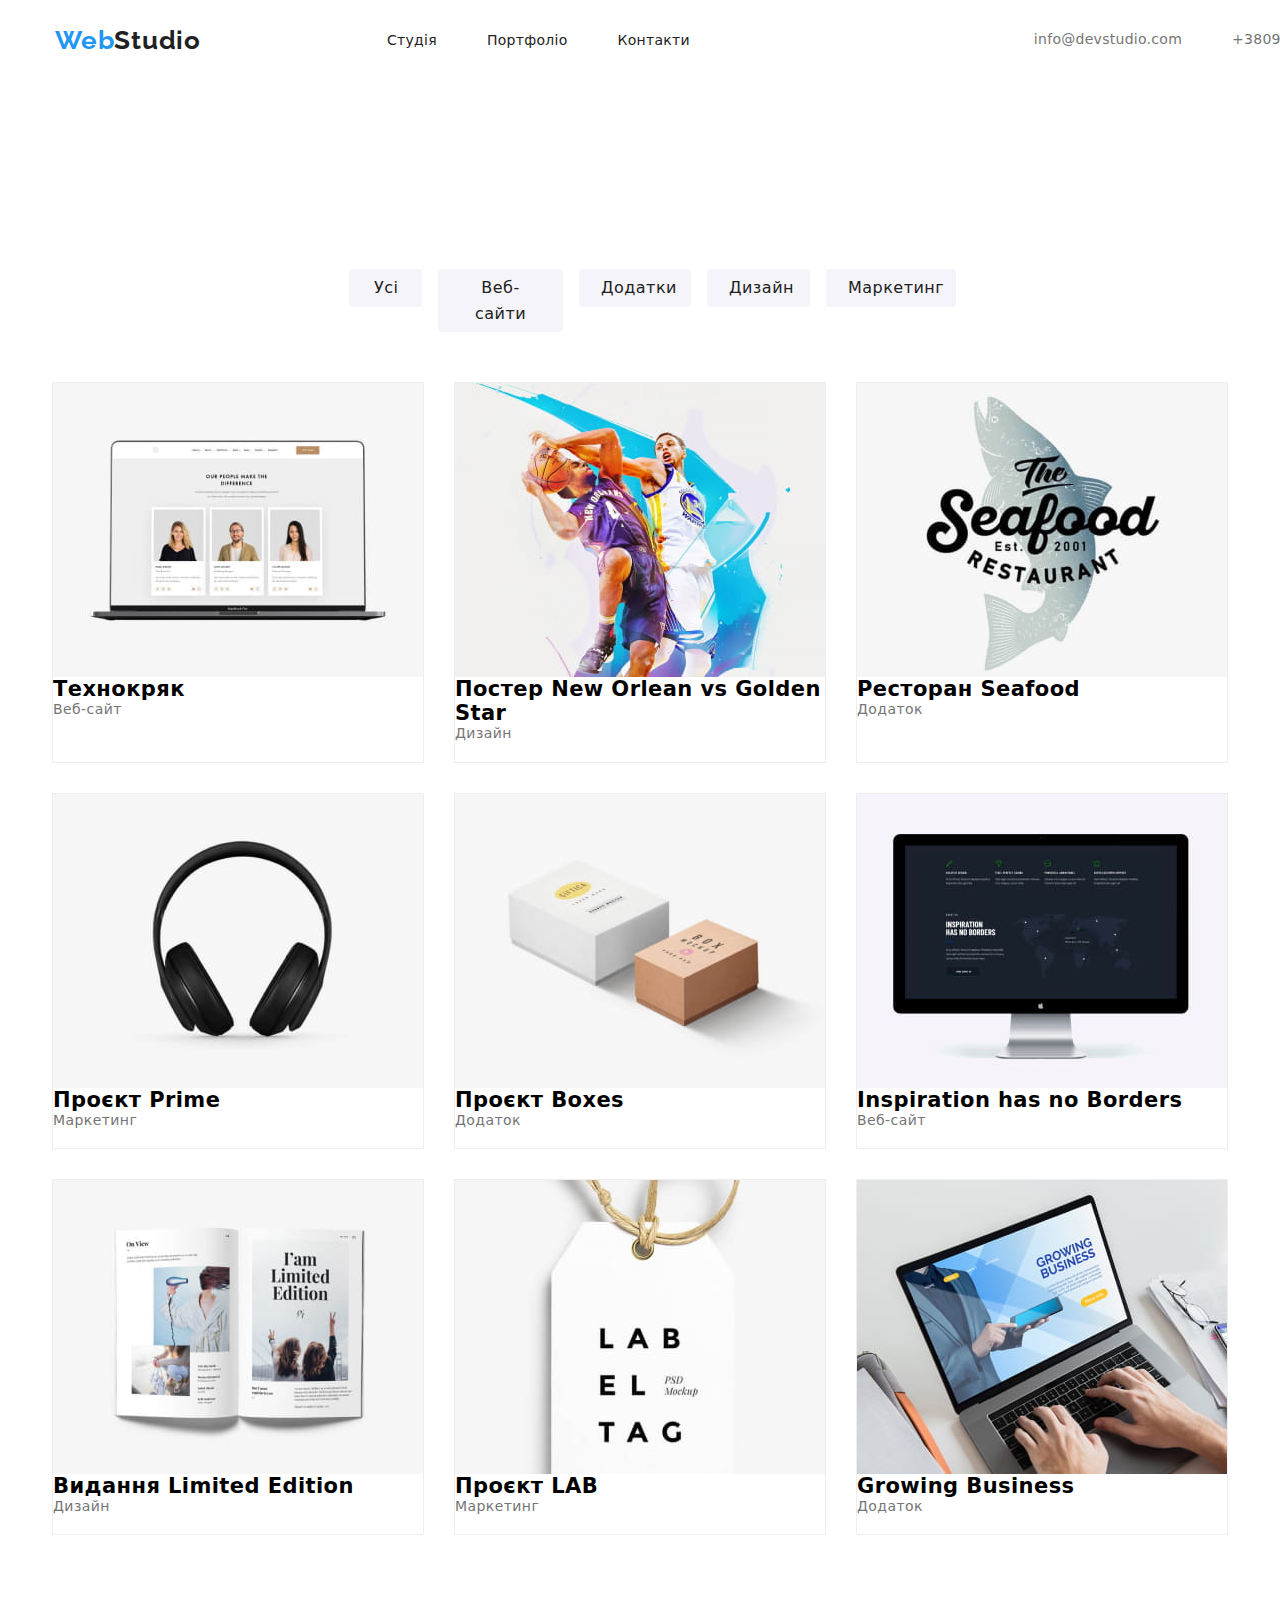
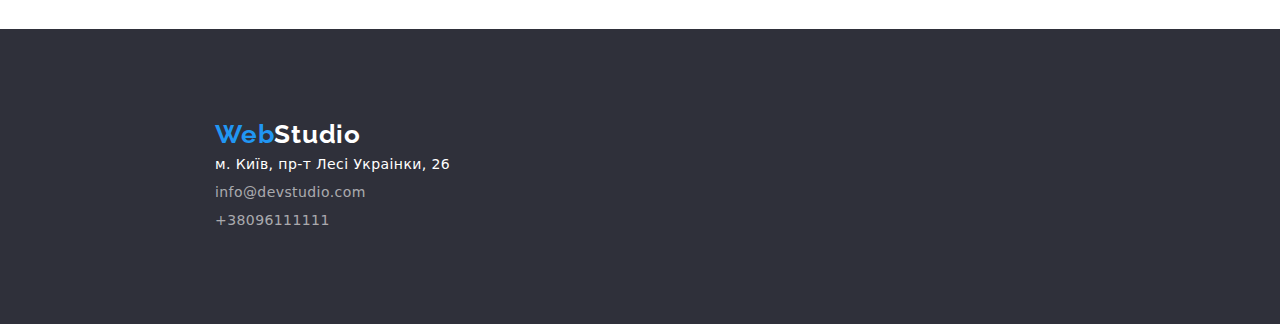
==== commit 25822736: "ку" ====
--- a/portfolio.html
+++ b/portfolio.html
@@ -31,7 +31,7 @@
                 <li class="index_header_tell"> <a href="tel:+380961111111" class=" about_tell">+380961111111</a></li>
                 
             </ul>
-        
+        </div>
     </header>
         <main class="main_container">
 
@@ -111,6 +111,6 @@
             <li ><a class="tell_about_footer" href="tel:+380961111111">+38096111111</a></li>
         </ul>
     </footer>
-</div>
+
     </body>
 </html>
--- a/css/style.css
+++ b/css/style.css
@@ -190,7 +190,7 @@
 /*Section*/
 
 .portfolio_section{
-  width: 1200px;
+  width: 1206px;
   padding-right: 15px;
   padding-left: 15px;
   margin-top: 94px;
@@ -309,10 +309,10 @@
   gap: 30px;}
 
 .portfolio_item{
-  flex-basis: calc((100% - var(--indent) * (var(--items) - 1)) / var(--items));
+  flex-basis: calc((100% - 30px * 2 ) / 3);
   padding-bottom: 20px;
-  border-bottom: 1px solid var(--border-cl);
-  background-color: var(--additional-bg-cl);
+  background: var(--white);
+  border: 1px solid var(--hard-white);
   
 }
 
@@ -846,7 +846,7 @@
       color: var(--black);
   }
   .div_index_team{
-
+      
   }
 
   .index_my_team{
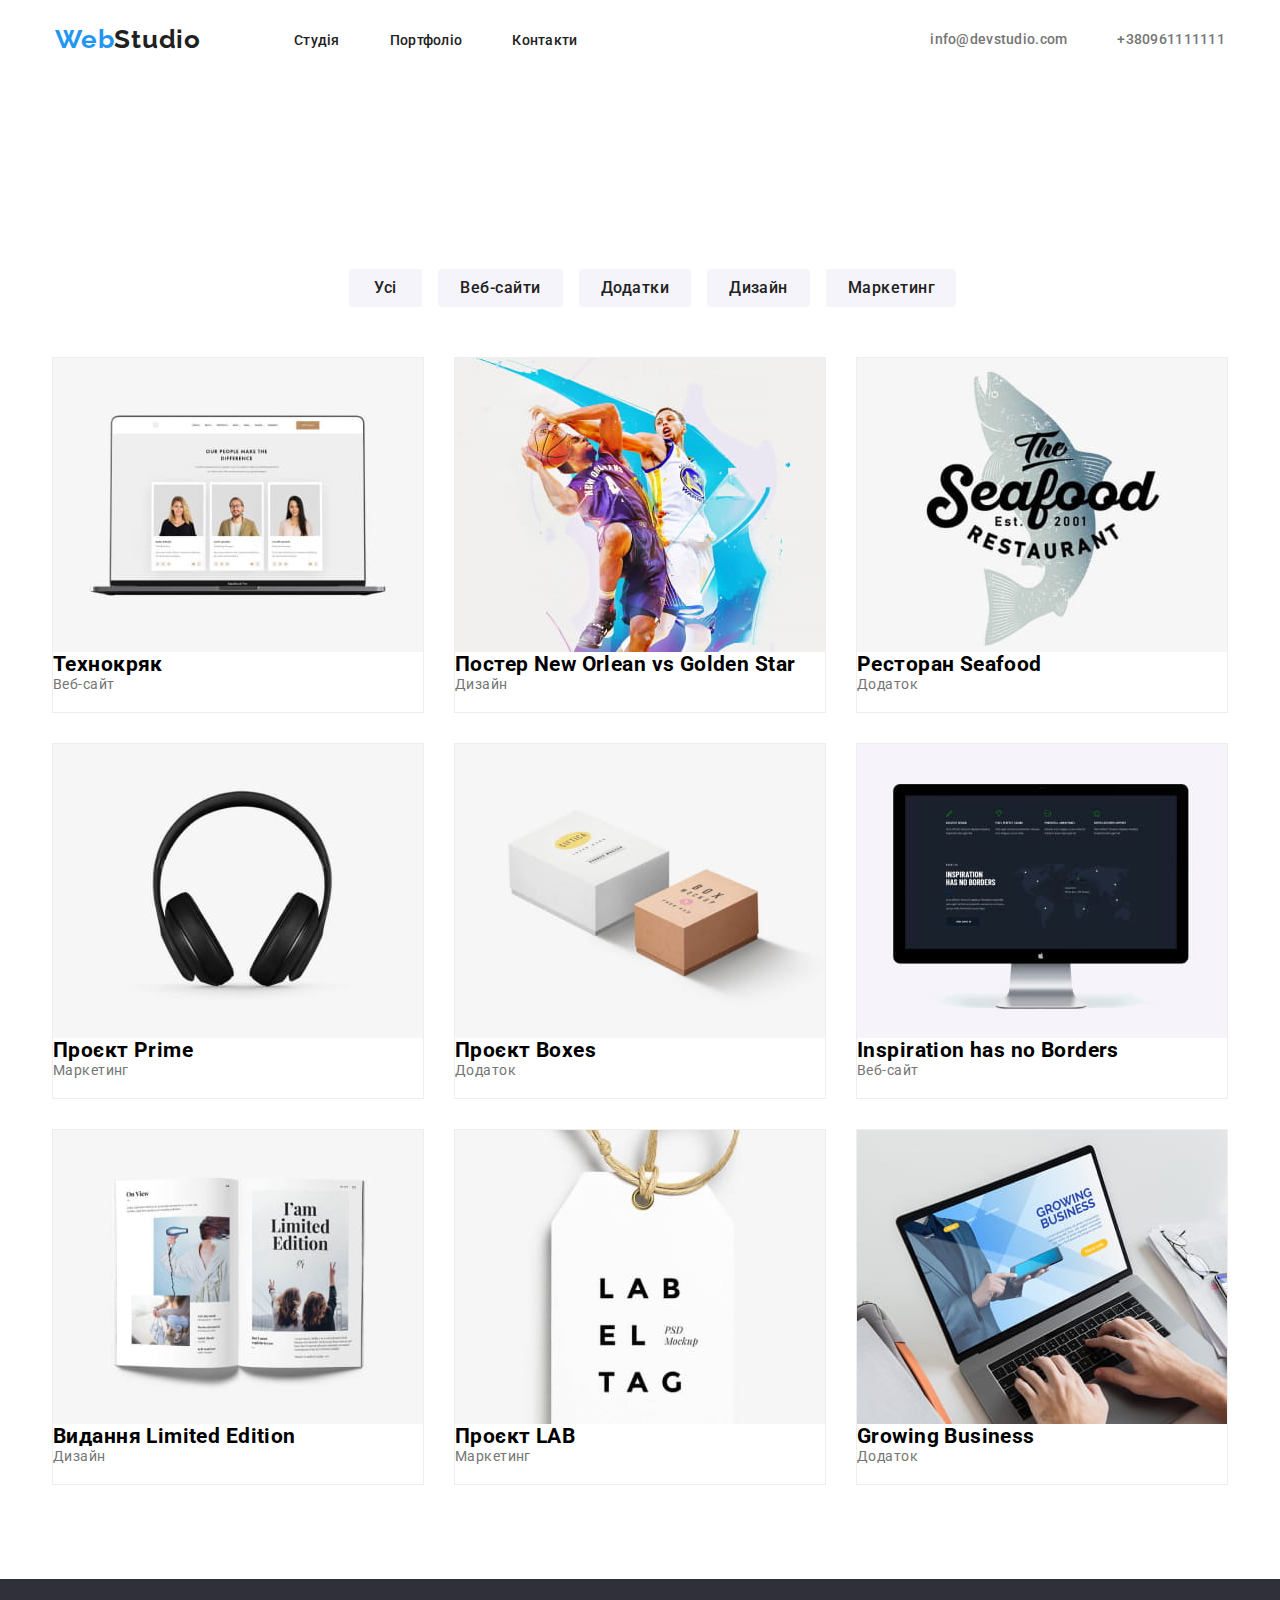
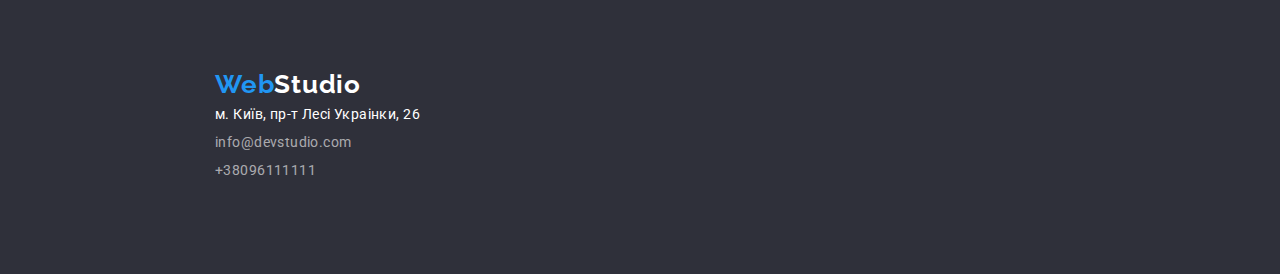
==== commit df68d8f0: "ре" ====
--- a/portfolio.html
+++ b/portfolio.html
@@ -6,8 +6,9 @@
     <link rel="preconnect" href="https://fonts.googleapis.com">
     <link rel="preconnect" href="https://fonts.gstatic.com" crossorigin>
     <link href="https://fonts.googleapis.com/css2?family=Raleway:wght@700&family=Roboto:wght@400;500;700;900&display=swap" rel="stylesheet">
+        
+        <link rel="stylesheet" href="modern-normalize/modern-normalize.css">
         <link rel="stylesheet" href="css/style.css">
-        <link rel="stylesheet" href="modern-normalize/modern-normalize.css">
     <meta name="viewport" content="width=device-width, initial-scale=1.0">
     <title>Портфоліо</title>
     
--- a/css/style.css
+++ b/css/style.css
@@ -70,9 +70,11 @@
 
 
 .logo_link{
-
-
-  margin: 25px 93px 25px 0px;
+  display: inline-block;
+  padding-top: 24px;
+padding-bottom: 24px;
+
+  margin: 0px 93px 0px 0px;
  
   font-family: 'Raleway',sans-serif;
   font-weight: 700;
@@ -97,9 +99,11 @@
  }
  /*studi*/
  .about_studi{
-
-
-margin: 32px 0px 32px 93px;
+  display: inline-block;
+padding-top: 32px;
+padding-bottom: 32px;
+
+
 
 
  }
@@ -115,8 +119,11 @@
  }
  /*portfolio*/
  .about_portfolio{
- 
- margin: 32px 0px 32px 50px;
+  display: inline-block;
+  padding-top: 32px;
+  padding-bottom: 32px;
+ 
+ margin: 0px 0px 0px 50px;
 
 
  }
@@ -131,8 +138,11 @@
  }
  /*contacts*/
  .about_contact{
- 
-margin: 32px 0px 32px 50px;
+  display: inline-block;
+  padding-top: 32px;
+  padding-bottom: 32px;
+ 
+margin: 0px 0px 0px 50px;
  
 
  }
@@ -147,14 +157,16 @@
  }
  /*mail*/
  .about_mail{
-  display: flex;
+  display: inline-block;
   color: var(--gray);
  }
 
 
 .index_header_mail{
-  
-  margin: 32px 0px 32px 344px;
+  padding-top: 32px;
+  padding-bottom: 32px;
+  
+  margin: 0px 0px 0px 344px;
  
    font-weight: 500;
  font-size: 14px;
@@ -167,15 +179,16 @@
 
  /*tell*/
  .about_tell{
-  display: flex;
+  display: inline-block;
   color: var(--gray);
 
  }
 
  .index_header_tell{
-  
- 
-  margin: 32px 0px 32px 50px;
+  padding-top: 32px;
+padding-bottom: 32px;
+ 
+  margin: 0px 0px 0px 50px;
  
    font-weight: 500;
    font-size:14px;;
@@ -399,126 +412,13 @@
  }
 
  .index_ull{
-
+margin-left: auto;
 display: flex;
 
 
  }
 
-.logo_link{
-
-
-  margin: 25px 93px 25px 0px;
- 
-  font-family: 'Raleway',sans-serif;
-  font-weight: 700;
-  letter-spacing: 0.03em;
-font-size:26px;
-line-height: 1.19;
-
-color: var(--black);
- }
- 
- .logo-header{
-  
-
-
-   font-family: 'Raleway',sans-serif;
-   font-weight: 700;
- font-size: 26px;
- line-height:1.19;
- 
- color: var(--blue);
- letter-spacing: 0.03em;
- }
- /*studi*/
- .about_studi{
-
-
-margin: 32px 0px 32px 93px;
-
-
- }
-
- .about_studi_index{
-  font-weight: 500;
-  font-size: 14px;
-  line-height:1.14;
-  
-  
-  color: var(--black);
-  letter-spacing: 0.02em;
- }
- /*portfolio*/
- .about_portfolio{
- 
- margin: 32px 0px 32px 50px;
-
-
- }
- 
- .about_portfolio_index{
-  font-weight: 500;
-  font-size: 14px;
-  line-height:1.14;
-  
-  color: var(--black);
-  letter-spacing: 0.02em;
- }
- /*contacts*/
- .about_contact{
- 
-margin: 32px 0px 32px 50px;
- 
-
- }
-
- .about_contact_index{
-  font-weight: 500;
-  font-size: 14px;
-  line-height:1.14;
-  
-  color: var(--black);
-  letter-spacing: 0.02em;
- }
- /*mail*/
- .about_mail{
-  display: flex;
- }
-
-
-.index_header_mail{
-  
-  margin: 32px 0px 32px 344px;
- 
-   font-weight: 500;
- font-size: 14px;
- line-height:1.14;
- 
- 
- color: var(--gray);
- letter-spacing: 0.02em;
-}
-
- /*tell*/
- .about_tell{
-  display: flex;
-
- }
-
- .index_header_tell{
-  
- 
-  margin: 32px 0px 32px 50px;
- 
-   font-weight: 500;
-   font-size:14px;;
-   line-height:1.14;
-  
-   
-   color: var(--gray);
-   letter-spacing: 0.02em;
- }
+
  
  
 
@@ -528,8 +428,8 @@
 
  .bg{
   
-  padding-top: 90px;
-  padding-bottom: 90px;
+  padding-top: 200px;
+  padding-bottom: 200px;
   
  
 
@@ -538,8 +438,8 @@
  
  .index_bisnes{
   width: 696px;
-  margin-top: 90px;
-  margin-bottom: 90px;
+  
+  
 margin-left: auto;
 margin-right: auto;
 
@@ -558,7 +458,7 @@
 
 margin-left: auto;
 margin-right: auto;
-display: block;
+
 padding: 10px 32px 10px 32px;
  font-family: inherit;
    font-weight: 700;
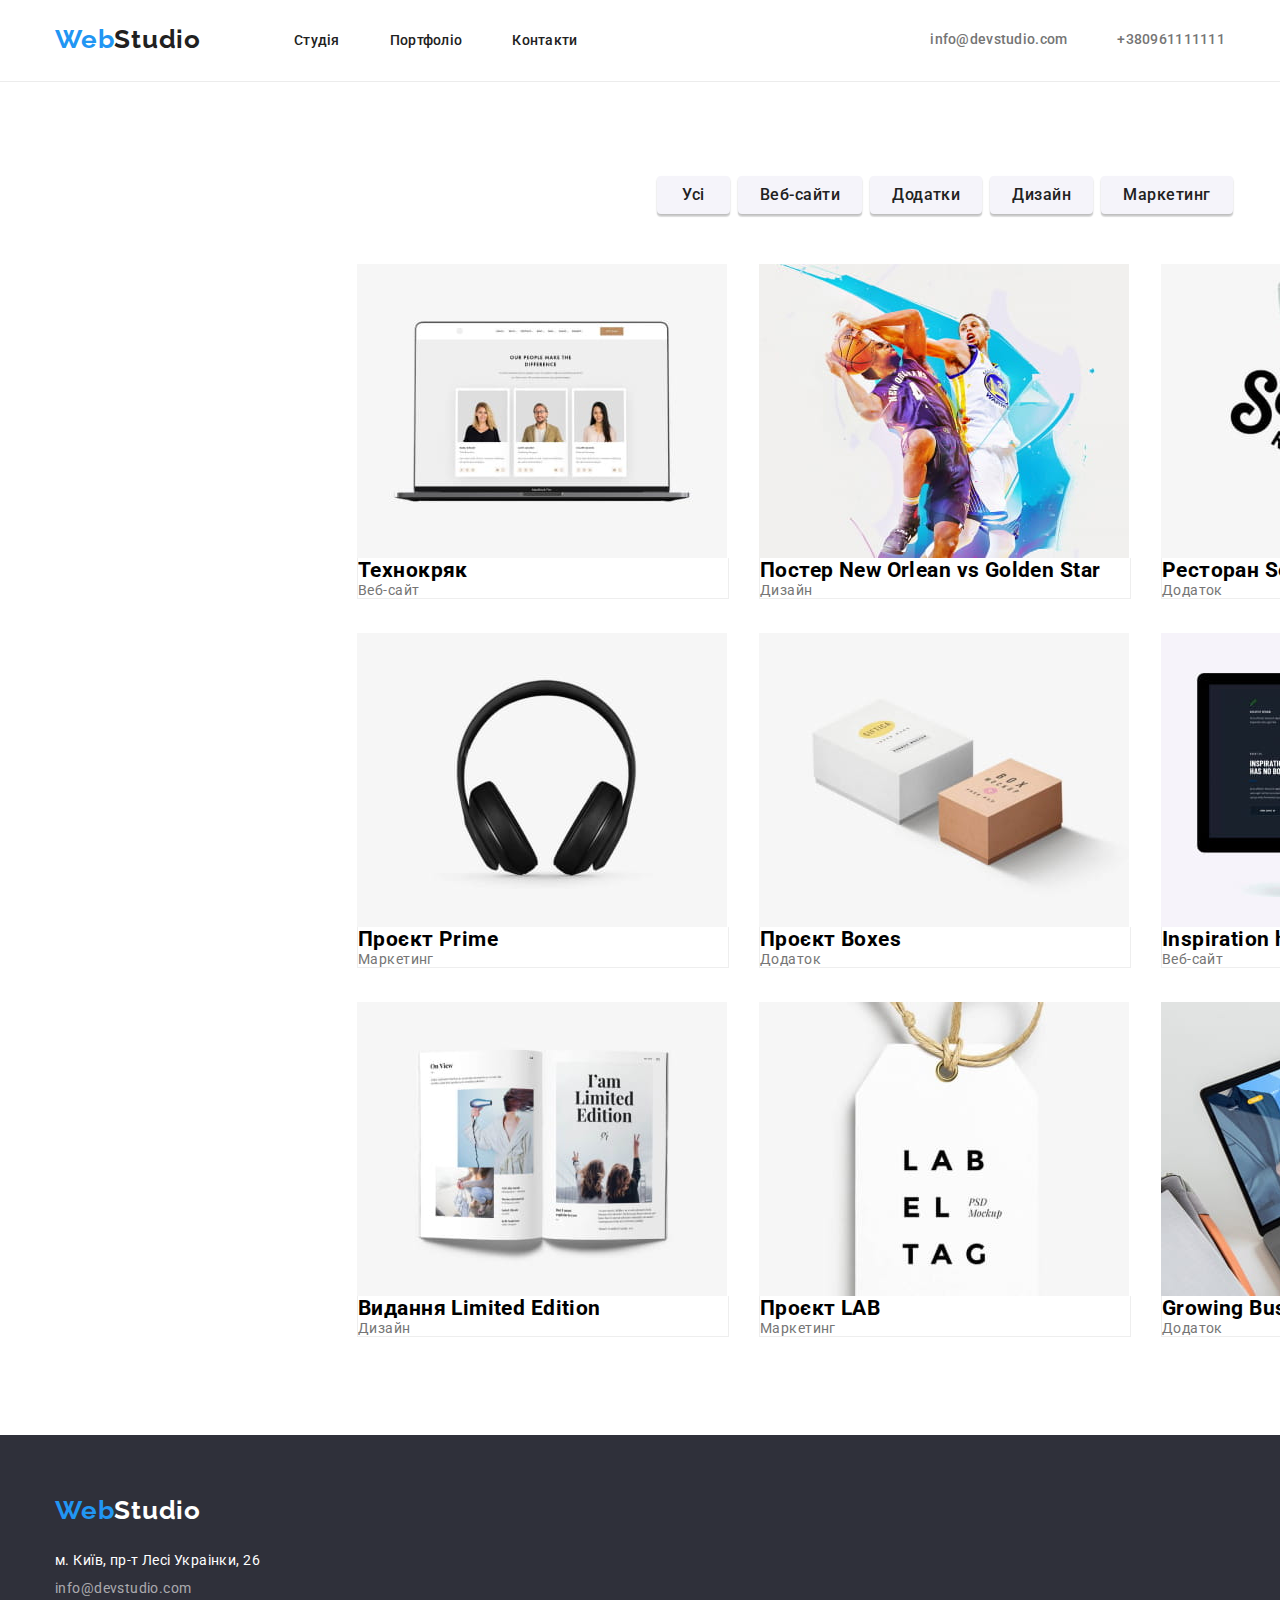
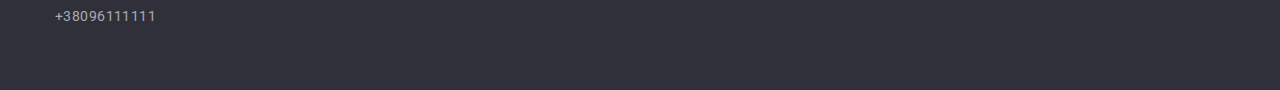
==== commit 11cc6963: "ap" ====
--- a/portfolio.html
+++ b/portfolio.html
@@ -15,7 +15,7 @@
 </head>
 <body>
     <!--header2-->
-    <header class="header_container">
+    <header class="header_container_portfolio">
        
         <div class="container">
     <nav class="about_nav" >
@@ -38,6 +38,7 @@
 
             <!--Кнопки-->
         <section class="portfolio_section">
+            <div class="container_portfolio_section">
             <h2 class="visually-hidden">Кнопочки</h2>
             <ul class="keyboard">
            <li> <button type="button" class="about_all" >Усі</button></li>
@@ -49,61 +50,76 @@
             
             <ul class="billboard">
                 <li class="portfolio_item"><img  src="images/technocrack.jpg" alt="Технокряк">
+                    <div class="padding_item">
                     <h2>Технокряк</h2>
                     <p class="portfolio_hav_about">Веб-сайт</p>
+                </div>
                 </li>
                 
                 <li class="portfolio_item"><img src="images/poster-new-orlean-vs-golden-star.jpg"  alt="Постер New Orlean vs Golden Star">
+                    <div class="padding_item">
                 <h2>Постер New Orlean vs Golden Star</h2>
                     <p class="portfolio_hav_about">Дизайн</p>
-
+                </div>
                 </li>
 
                 <li class="portfolio_item"><img src="images/restoran-seafood.jpg"  alt="Ресторан Seafood">
+                    <div class="padding_item">
                 <h2>Ресторан Seafood</h2>
                     <p class="portfolio_hav_about">Додаток</p>
-
+                </div>
             </li>
 
                 <li class="portfolio_item"><img src="images/project-prime.jpg"  alt="Проєкт Prime">
+                    <div class="padding_item">
                 <h2>Проєкт Prime</h2>
                 <p class="portfolio_hav_about">Маркетинг</p>
-                
+            </div>
             </li>
 
                 <li class="portfolio_item"><img src="images/project-boxes.jpg"  alt="Проєкт Boxes">
+                    <div class="padding_item">
                 <h2>Проєкт Boxes</h2>
                 <p class="portfolio_hav_about">Додаток</p>
-                
+            </div>
             </li>
                 <li class="portfolio_item"><img src="images/inspiration-has-no-borders.jpg"  alt="Inspiration has no Borders">
-                <h2>Inspiration has no Borders</h2>
+                    <div class="padding_item">
+                    <h2>Inspiration has no Borders</h2>
+
                 <p class="portfolio_hav_about">Веб-сайт</p>
-
+            </div>
             </li>
 
                 <li class="portfolio_item"><img src="images/booking-limited-edition.jpg"  alt="Видання Limited Edition">
+                    <div class="padding_item">
                 <h2>Видання Limited Edition</h2>
                 <p class="portfolio_hav_about">Дизайн</p>
-
+            </div>
             </li>
 
                 <li class="portfolio_item"><img src="images/project-lab.jpg"  alt="Проєкт LAB">
+                    <div class="padding_item">
                 <h2>Проєкт LAB</h2>
                     <p class="portfolio_hav_about">Маркетинг</p>
+                </div>
             </li>
 
                 <li class="portfolio_item"><img src="images/growing-business.jpg"  alt="Growing Business">
+                    <div class="padding_item">
                 <h2>Growing Business</h2>
                 <p class="portfolio_hav_about">Додаток</p>
+            </div>
                 </li>
             </ul>
+        </div>
         </section>
         
     </main>
 
     <!--Нижнє табло з інформаціею-->
     <footer class="footer_container">
+        <div class="container_footer_div">
         <a class="footer_studio"  href="#"> <span class="logo_footer">Web</span>Studio</a>
     
         <ul class="index_ul_adres">
@@ -111,6 +127,7 @@
             <li ><a class="main_about_footer" href="mailto:info@devstudio.com" lang="en">info@devstudio.com</a></li>
             <li ><a class="tell_about_footer" href="tel:+380961111111">+38096111111</a></li>
         </ul>
+    </div>
     </footer>
 
     </body>
--- a/css/style.css
+++ b/css/style.css
@@ -2,10 +2,12 @@
   --white: #FFFFFF;
   --hard-white:#EEEEEE;
   --blue: #2196F3;
+  --hard-bule: #188CE8;
   --black: #212121;
   --gray: #757575;
   --hard-gray:#2F303A;
   --light-gray:#F5F4FA;
+  --lite-gray:#ECECEC;
 }
 
 
@@ -64,9 +66,13 @@
   border: none;
 }
 
-.about_nav{
-
-}
+.header_container_portfolio{
+  
+  border-bottom:  1px solid var(--lite-gray);
+  display: flex;
+  
+  background: var(--white);
+  }
 
 
 .logo_link{
@@ -201,29 +207,38 @@
 /*----------------------------------------*/
 
 /*Section*/
-
-.portfolio_section{
+.container_portfolio_section{
   width: 1206px;
   padding-right: 15px;
   padding-left: 15px;
-  margin-top: 94px;
-  margin-bottom: 94px;
-
   margin-right: auto;
   margin-left: auto;
+
+}
+
+.portfolio_section{
+  width: 1890px;
+  padding-right: 15px;
+  padding-left: 15px;
+  padding-top: 94px;
+  padding-bottom: 94px;
+
 }
 /*cayboard*/
 
 .keyboard{
 display: flex;
+justify-content: center;
+gap: 8px;
+margin-bottom: 50px;
 }
 
 .about_all{
   padding: 6px 25px 6px 25px;
-  margin: 94px 8px 50px 297px;
-  
-
-  width: 73px;
+  
+  
+
+  
   font-family: inherit;
   font-weight: 500;
   font-size: 16px;
@@ -236,14 +251,15 @@
 color: var(--black);
 background: var(--light-gray);
 border-radius: 4px;
+box-shadow: 0px 3px 1px rgba(0, 0, 0, 0.1), 0px 1px 2px rgba(0, 0, 0, 0.08), 0px 2px 2px rgba(0, 0, 0, 0.12);
 }
 
 .about_web_site{
   padding: 6px 22px 6px 22px;
-  margin: 94px 8px 50px 8px;
-
-
-  width: 125px;
+  
+
+
+  
   font-family: inherit;
   font-weight: 500;
   font-size: 16px;
@@ -255,14 +271,15 @@
 color: var(--black);
 background: var(--light-gray);
 border-radius: 4px;
+box-shadow: 0px 3px 1px rgba(0, 0, 0, 0.1), 0px 1px 2px rgba(0, 0, 0, 0.08), 0px 2px 2px rgba(0, 0, 0, 0.12);
 }
 
 .about_applications{
   padding: 6px 22px 6px 22px;
-  margin: 94px 8px 50px 8px;
-
-
-    width: 112px;
+  
+
+
+    
   font-family: inherit;
   font-weight: 500;
   font-size: 16px;
@@ -274,13 +291,14 @@
 color: var(--black);
 background: var(--light-gray);
 border-radius: 4px;
+box-shadow: 0px 3px 1px rgba(0, 0, 0, 0.1), 0px 1px 2px rgba(0, 0, 0, 0.08), 0px 2px 2px rgba(0, 0, 0, 0.12);
 }
 
 .about_design{
   padding: 6px 22px 6px 22px;
-  margin: 94px 8px 50px 8px;
-
-    width: 103px;
+  
+
+    ;
   font-family: inherit;
   font-weight: 500;
   font-size: 16px;
@@ -292,13 +310,14 @@
 color: var(--black);
 background: var(--light-gray);
 border-radius: 4px;
+box-shadow: 0px 3px 1px rgba(0, 0, 0, 0.1), 0px 1px 2px rgba(0, 0, 0, 0.08), 0px 2px 2px rgba(0, 0, 0, 0.12);
 }
 
 .about_marketing{
   padding: 6px 22px 6px 22px;
-  margin:94px 298px  50px 8px ;
-
-  width: 130px;
+  
+
+  
   font-family: inherit;
   font-weight: 500;
   font-size: 16px;
@@ -310,6 +329,7 @@
 color: var(--black);
 background: var(--light-gray);
 border-radius: 4px;
+box-shadow: 0px 3px 1px rgba(0, 0, 0, 0.1), 0px 1px 2px rgba(0, 0, 0, 0.08), 0px 2px 2px rgba(0, 0, 0, 0.12);
 }
 
 /*------------------------------------------------------*/
@@ -323,14 +343,19 @@
 
 .portfolio_item{
   flex-basis: calc((100% - 30px * 2 ) / 3);
-  padding-bottom: 20px;
+  
   background: var(--white);
-  border: 1px solid var(--hard-white);
-  
-}
-
-
-
+  
+  
+}
+
+
+.padding_item{
+  margin-bottom: 4px;
+  border-left:1px solid var(--hard-white) ;
+  border-bottom:1px solid var(--hard-white) ;
+  border-right:1px solid var(--hard-white) ;
+}
 
 
 
@@ -423,8 +448,16 @@
  
 
 
-
-
+/*bg*/
+
+
+.container_bg{
+  width: 1200px;
+  padding-right: 15px;
+  padding-left: 15px;
+  margin-right: auto;
+  margin-left: auto;
+}
 
  .bg{
   
@@ -453,7 +486,7 @@
  }
  
  .index_btn{
-
+display: block;
 margin-top: 30px;
 
 margin-left: auto;
@@ -481,12 +514,8 @@
  }
  
  .index_about_hav{
-  width: 1170px;
-  padding-right: 15px;
-  padding-left: 15px;
-  margin-top: 94px;
-  margin-right: auto;
-  margin-left: auto;
+  
+ padding-top: 94px;
 
  
  }
@@ -506,6 +535,7 @@
 
  .index_abour_uss{
   display: flex;
+  gap: 30px;
  }
 
 
@@ -517,7 +547,7 @@
  .index_details_one{
   width: 270px;
 
-margin-right: 30px;
+
 margin-bottom: 10px;
 margin-top: auto;
 margin-left: auto;
@@ -537,12 +567,10 @@
  .index_description_one{
   width: 270px;
 
-margin-right: 30px;
-margin-top: 10px;
-margin-left: auto;
-margin-bottom: auto;
+
+
 align-items: center;
-text-align: center;
+text-align: left;
 
    font-weight: 400;
  font-size: 14px;
@@ -584,7 +612,7 @@
 margin-bottom: 24px;
 margin-left: 30px;
 align-items: center;
-text-align: center;
+text-align: left;
 
   font-weight: 400;
   font-size: 14px;
@@ -623,7 +651,7 @@
   margin-bottom: 10px;
   margin-left: 30px;
   align-items: center;
-text-align: center;
+text-align: left;
 
 
   font-weight: 400;
@@ -665,7 +693,7 @@
   margin-bottom: 10px;
   margin-left: 30px;
   align-items: center;
-text-align: center;
+text-align: left;
 
   font-weight: 400;
   font-size: 14px;
@@ -680,27 +708,38 @@
 /*----------------------*/
 
 /*images*/
+.container_images{
+  width: 1200px;
+  padding-right: 15px;
+  padding-left: 15px;
+  margin-right: auto;
+  margin-left: auto;
+}
+
 .index_about_work{
   width: 1170px;
-  padding-right: 15px;
-  padding-left: 15px;
-  margin-top: 94px;
-  margin-right: auto;
-  margin-left: auto;
- }
+padding-top: 94px;
+padding-bottom: 94px;
+padding-right: 15px;
+padding-left: 15px;
+
+margin-bottom: 94px;
+margin-right: auto;
+margin-left: auto; 
+}
 
  .index_hav_one{
 
 text-align: center;
 
-margin-top: 94px;
+
 margin-bottom: 50px;
     
       font-weight: 700;
           letter-spacing: 0.03em;
            
       font-size: 36px;
-   line-height:2.6;
+   line-height:1.6;
    
       color: var(--black);
    }
@@ -708,19 +747,10 @@
 
 .index_images{
   display: flex;
-}
-
-.index_img_computer{
-  margin: 50px 30px 0px 0px;
-}
-
-.index_img_phone{
-margin: 50px 30px 0px 30px;
-}
-
-.index_img_notebook{
-  margin: 50px 0px 0px 30px;
-}
+  gap: 30px;
+}
+
+
 
 /*---------------*/
 
@@ -728,9 +758,9 @@
 /*Наша команда*/
 .index_team{
   
-  margin-top: 94px;
-  padding-top: 90px;
-  padding-bottom: 90px;
+
+  padding-top: 94px;
+  padding-bottom: 94px;
   background: var(--light-gray);}
 
 
@@ -741,32 +771,36 @@
     font-weight: 700;
     letter-spacing: 0.03em;
    font-size: 36px;
-  line-height:2.6;
+  line-height:42.19px;
   text-align: center;
       color: var(--black);
   }
-  .div_index_team{
-      
+
+  .container_team{
+    width: 1200px;
+    padding-right: 15px;
+    padding-left: 15px;
+    margin-right: auto;
+    margin-left: auto;
   }
+ 
 
   .index_my_team{
     display: flex;
+    gap: 30px;
   }
 
 
 
-
+/*IGOR*/
  .index_backgound_white_igor{
-  margin-top: 50px;
-  margin-right: 30px;
-  margin-bottom: 94px;
-  margin-left:215px;  
+    margin-top: 50px;
   background: var(--white);
 }
 
 .index_name_igor{
 
-  margin: 30px 70px 10px 70px;
+  margin-bottom: 10px;
   letter-spacing: 0.03em;
  
   font-weight: 500;
@@ -777,7 +811,7 @@
 }
 
 .index_responsibilities_igor{
-  margin: 10px 70px 30px 70px;
+  
   letter-spacing: 0.03em;
  
   font-weight: 400;
@@ -787,15 +821,16 @@
 
 color: var(--gray);
 }
-
-
+/*-----------------------------*/
+
+/*OLGA*/
 .index_backgound_white_olga{
-  margin: 50px 30px 94px 30px;
+  margin-top: 50px;
   background: var(--white);
 }
 
 .index_name_olga{
-  margin: 30px 80px 10px 80px;
+  margin-bottom: 10px;
   letter-spacing: 0.03em;
  
   font-weight: 500;
@@ -807,7 +842,7 @@
 
 
 .index_responsibilities_olga{
-  margin: 10px 60px 30px 60px;
+  
   letter-spacing: 0.03em;
  
   font-weight: 400;
@@ -817,15 +852,17 @@
 
 color: var(--gray);
 }
-
+/*----------------------------------------*/
+
+/*MIKOLA*/
 .index_backgound_white_mikola{
-  margin: 50px 30px 94px 30px;
+  margin-top: 50px;
   background: var(--white);
 }
 
 
 .index_name_mikola{
-  margin: 30px 70px 10px 70px;
+  margin-bottom: 10px;
   letter-spacing: 0.03em;
  
   font-weight: 500;
@@ -836,7 +873,7 @@
 }
 
 .index_responsibilities_mikola{
-margin: 10px 97px 30px 97px ;
+
 letter-spacing: 0.03em;
  
 font-weight: 400;
@@ -846,14 +883,16 @@
 
 color: var(--gray);
 }
-
+/*-------------------------------------------*/
+
+/*MIHAYLO*/
 .index_backgound_white_mihaylo{
-  margin: 50px 215px 94px 30px;
+  margin-top: 50px;
   background-color: var(--white);
 }
 
 .index_name_mihaylo{
-margin: 30px 62px 10px 62px;
+margin-bottom: 10px; 
 font-weight: 500;
 font-size: 16px;
 line-height:1.18;
@@ -862,7 +901,7 @@
 }
 
 .index_responsibilities_mihaylo{
-  margin: 10px 91px 30px 92px ;
+  
   letter-spacing: 0.03em;
  
   font-weight: 400;
@@ -873,18 +912,25 @@
 color: var(--gray);
 }
  
-/*-----------------------*/
+/*------------------------------------------*/
 
  
 
  
  /*Footer*/
+ .container_footer_div{
+  width: 1200px;
+  padding-right: 15px;
+  padding-left: 15px;
+  margin-right: auto;
+  margin-left: auto;
+ }
 
  .footer_container{
   
 
-  padding-top: 90px;
-  padding-bottom: 90px;
+  padding-top: 60px;
+  padding-bottom: 60px;
    
    
    
@@ -907,7 +953,7 @@
     margin-top: 60px;
     margin-right: auto;
     margin-bottom: 20px;
-    margin-left: 215px;
+   
 
 
   font-family: 'Raleway',sans-serif;
@@ -919,7 +965,9 @@
   }
 
  
-
+.index_ul_adres{
+  margin-top: 20px;
+}
  
  
    .tell_about{
@@ -946,10 +994,9 @@
  
        .info_adres{
 
-      margin-top: 20px;
-      margin-right: auto;
+     
       margin-bottom: 9px;
-        margin-left: 215px;
+        
          letter-spacing: 0.03em;
  
          font-weight: 400;
@@ -967,10 +1014,9 @@
                
 
                 .main_about_footer{
-                  margin-top: 9px;
-                  margin-right: auto;
+                 
                   margin-bottom: 9px;
-                  margin-left: 215px;
+                  
 
                   letter-spacing: 0.03em;
  
@@ -985,9 +1031,7 @@
                 .tell_about_footer{
 
                   margin-top: 9px;
-                  margin-right: auto;
-                  margin-bottom: 60px;
-                  margin-left: 215px;
+                  
 
                   letter-spacing: 0.03em;
  
@@ -1005,6 +1049,7 @@
 .index_btn:hover, .index_btn:focus{
   background-color: var(--blue);
   color: var(--white);
+  background-color: var(--hard-bule);
 }
 
 
@@ -1044,6 +1089,7 @@
 border-color: var(--black);
 background-color: var(--blue) ;
 color: var(--white);
+
 
 }
 .about_web_site:hover, .about_web_site:focus{
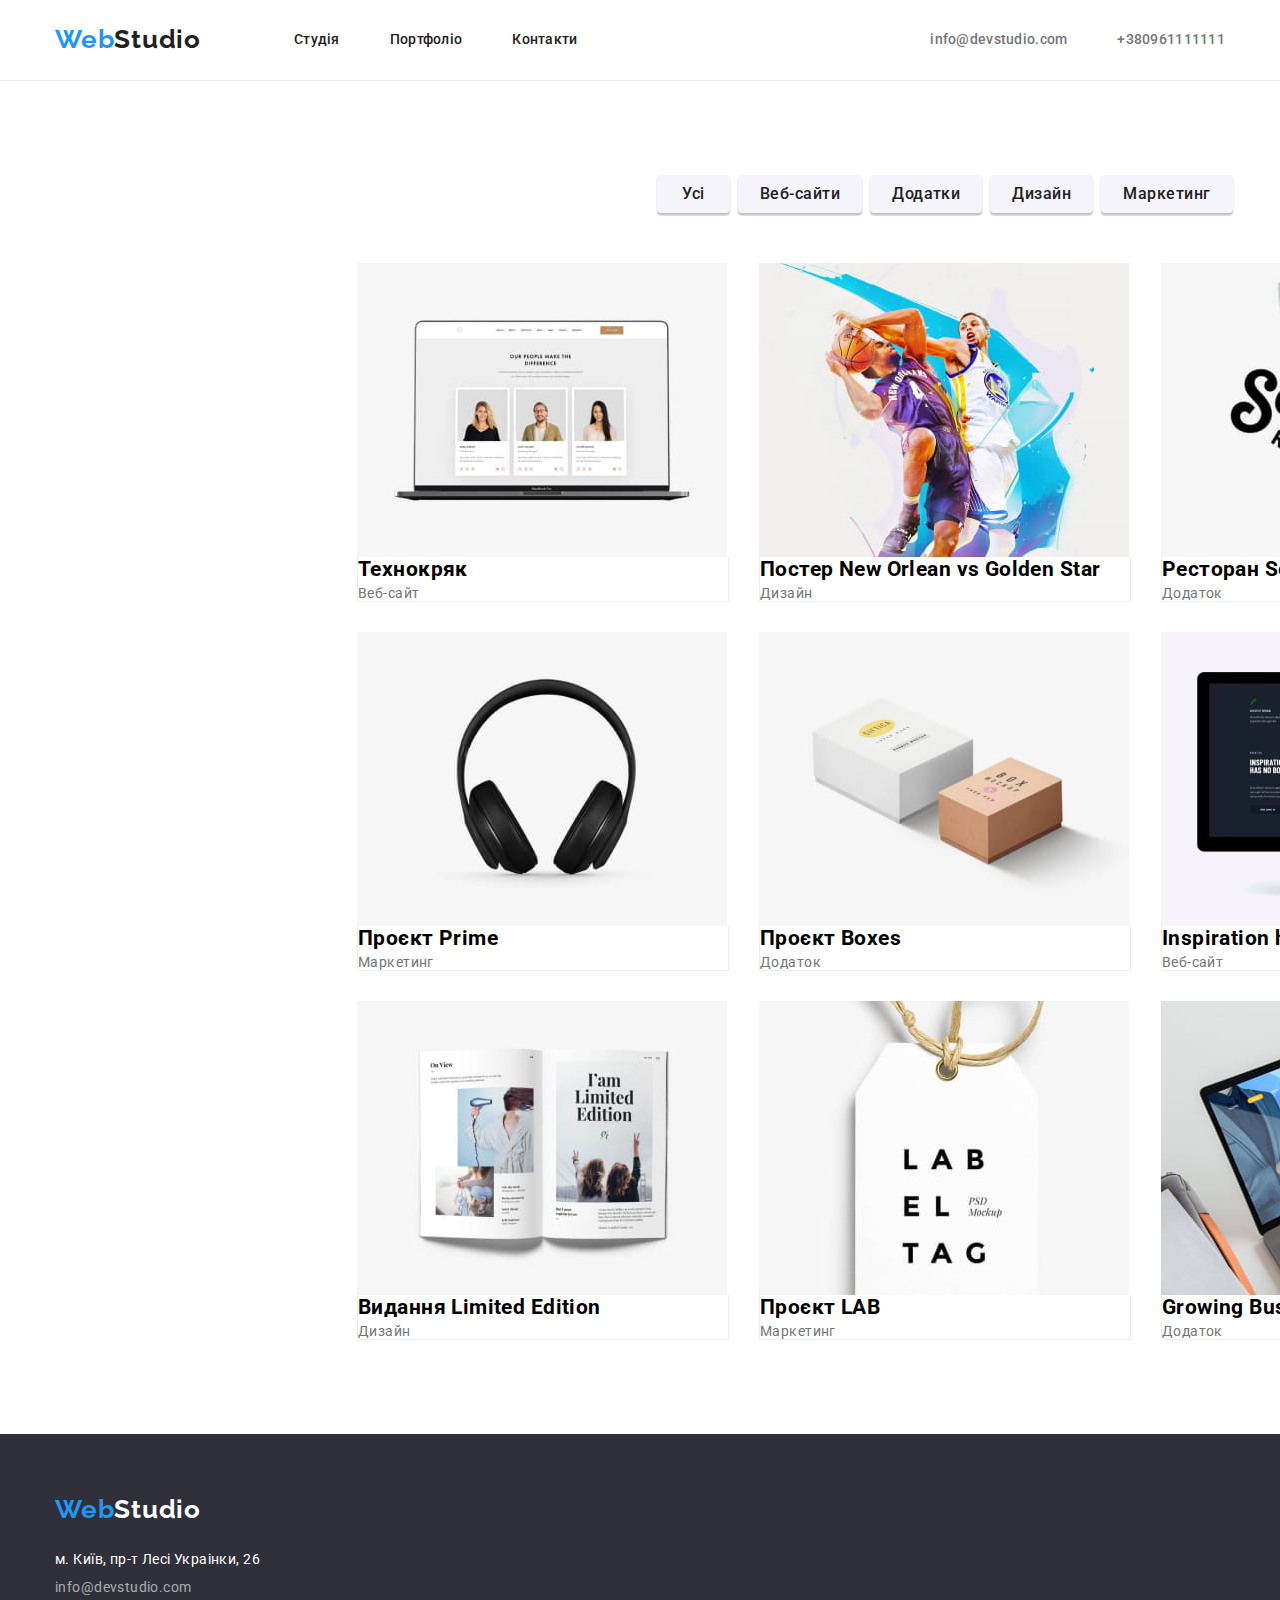
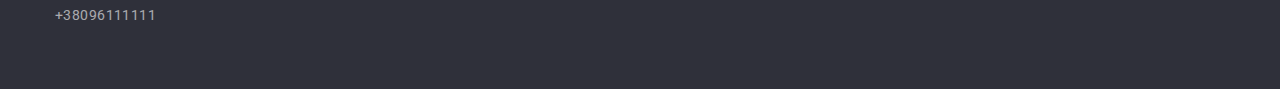
==== commit e4e7f62a: "up" ====
--- a/portfolio.html
+++ b/portfolio.html
@@ -51,41 +51,41 @@
             <ul class="billboard">
                 <li class="portfolio_item"><img  src="images/technocrack.jpg" alt="Технокряк">
                     <div class="padding_item">
-                    <h2>Технокряк</h2>
+                    <h2 class="margin_item">Технокряк</h2>
                     <p class="portfolio_hav_about">Веб-сайт</p>
                 </div>
                 </li>
                 
                 <li class="portfolio_item"><img src="images/poster-new-orlean-vs-golden-star.jpg"  alt="Постер New Orlean vs Golden Star">
                     <div class="padding_item">
-                <h2>Постер New Orlean vs Golden Star</h2>
+                <h2 class="margin_item">Постер New Orlean vs Golden Star</h2>
                     <p class="portfolio_hav_about">Дизайн</p>
                 </div>
                 </li>
 
                 <li class="portfolio_item"><img src="images/restoran-seafood.jpg"  alt="Ресторан Seafood">
                     <div class="padding_item">
-                <h2>Ресторан Seafood</h2>
+                <h2 class="margin_item">Ресторан Seafood</h2>
                     <p class="portfolio_hav_about">Додаток</p>
                 </div>
             </li>
 
                 <li class="portfolio_item"><img src="images/project-prime.jpg"  alt="Проєкт Prime">
                     <div class="padding_item">
-                <h2>Проєкт Prime</h2>
+                <h2 class="margin_item">Проєкт Prime</h2>
                 <p class="portfolio_hav_about">Маркетинг</p>
             </div>
             </li>
 
                 <li class="portfolio_item"><img src="images/project-boxes.jpg"  alt="Проєкт Boxes">
                     <div class="padding_item">
-                <h2>Проєкт Boxes</h2>
+                <h2 class="margin_item">Проєкт Boxes</h2>
                 <p class="portfolio_hav_about">Додаток</p>
             </div>
             </li>
                 <li class="portfolio_item"><img src="images/inspiration-has-no-borders.jpg"  alt="Inspiration has no Borders">
                     <div class="padding_item">
-                    <h2>Inspiration has no Borders</h2>
+                    <h2 class="margin_item">Inspiration has no Borders</h2>
 
                 <p class="portfolio_hav_about">Веб-сайт</p>
             </div>
@@ -93,21 +93,21 @@
 
                 <li class="portfolio_item"><img src="images/booking-limited-edition.jpg"  alt="Видання Limited Edition">
                     <div class="padding_item">
-                <h2>Видання Limited Edition</h2>
+                <h2 class="margin_item">Видання Limited Edition</h2>
                 <p class="portfolio_hav_about">Дизайн</p>
             </div>
             </li>
 
                 <li class="portfolio_item"><img src="images/project-lab.jpg"  alt="Проєкт LAB">
                     <div class="padding_item">
-                <h2>Проєкт LAB</h2>
+                <h2 class="margin_item">Проєкт LAB</h2>
                     <p class="portfolio_hav_about">Маркетинг</p>
                 </div>
             </li>
 
                 <li class="portfolio_item"><img src="images/growing-business.jpg"  alt="Growing Business">
                     <div class="padding_item">
-                <h2>Growing Business</h2>
+                <h2 class="margin_item">Growing Business</h2>
                 <p class="portfolio_hav_about">Додаток</p>
             </div>
                 </li>
--- a/css/style.css
+++ b/css/style.css
@@ -105,16 +105,19 @@
  }
  /*studi*/
  .about_studi{
+  
+
+
+
+
+
+ }
+
+ .about_studi_index{
   display: inline-block;
-padding-top: 32px;
-padding-bottom: 32px;
-
-
-
-
- }
-
- .about_studi_index{
+  padding-top: 32px;
+  padding-bottom: 32px;
+
   font-weight: 500;
   font-size: 14px;
   line-height:1.14;
@@ -125,16 +128,17 @@
  }
  /*portfolio*/
  .about_portfolio{
+
+ 
+ margin: 0px 0px 0px 50px;
+
+
+ }
+ 
+ .about_portfolio_index{
   display: inline-block;
   padding-top: 32px;
   padding-bottom: 32px;
- 
- margin: 0px 0px 0px 50px;
-
-
- }
- 
- .about_portfolio_index{
   font-weight: 500;
   font-size: 14px;
   line-height:1.14;
@@ -144,16 +148,17 @@
  }
  /*contacts*/
  .about_contact{
+
+ 
+margin: 0px 0px 0px 50px;
+ 
+
+ }
+
+ .about_contact_index{
   display: inline-block;
   padding-top: 32px;
   padding-bottom: 32px;
- 
-margin: 0px 0px 0px 50px;
- 
-
- }
-
- .about_contact_index{
   font-weight: 500;
   font-size: 14px;
   line-height:1.14;
@@ -164,13 +169,14 @@
  /*mail*/
  .about_mail{
   display: inline-block;
-  color: var(--gray);
- }
-
-
-.index_header_mail{
   padding-top: 32px;
   padding-bottom: 32px;
+  color: var(--gray);
+ }
+
+
+.index_header_mail{
+ 
   
   margin: 0px 0px 0px 344px;
  
@@ -186,13 +192,14 @@
  /*tell*/
  .about_tell{
   display: inline-block;
+  padding-top: 32px;
+  padding-bottom: 32px;
   color: var(--gray);
 
  }
 
  .index_header_tell{
-  padding-top: 32px;
-padding-bottom: 32px;
+
  
   margin: 0px 0px 0px 50px;
  
@@ -349,9 +356,13 @@
   
 }
 
+.margin_item{
+  margin-bottom: 4px;
+}
+
 
 .padding_item{
-  margin-bottom: 4px;
+  
   border-left:1px solid var(--hard-white) ;
   border-bottom:1px solid var(--hard-white) ;
   border-right:1px solid var(--hard-white) ;
@@ -472,7 +483,7 @@
  .index_bisnes{
   width: 696px;
   
-  
+ 
 margin-left: auto;
 margin-right: auto;
 
@@ -512,7 +523,10 @@
    box-shadow: 0px 4px 4px rgba(0, 0, 0, 0.15);
    border-radius: 4px;
  }
- 
+/*-----------------------------*/
+
+
+/*НАШІ ОСОБЛИВОСТІ*/ 
  .index_about_hav{
   
  padding-top: 94px;
@@ -739,7 +753,7 @@
           letter-spacing: 0.03em;
            
       font-size: 36px;
-   line-height:1.6;
+   line-height:42.19px;
    
       color: var(--black);
    }
@@ -794,11 +808,12 @@
 
 /*IGOR*/
  .index_backgound_white_igor{
-    margin-top: 50px;
+    
   background: var(--white);
 }
 
 .index_name_igor{
+  padding: 10px;
 
   margin-bottom: 10px;
   letter-spacing: 0.03em;
@@ -825,11 +840,12 @@
 
 /*OLGA*/
 .index_backgound_white_olga{
-  margin-top: 50px;
+  
   background: var(--white);
 }
 
 .index_name_olga{
+  padding: 10px;
   margin-bottom: 10px;
   letter-spacing: 0.03em;
  
@@ -856,12 +872,13 @@
 
 /*MIKOLA*/
 .index_backgound_white_mikola{
-  margin-top: 50px;
+  
   background: var(--white);
 }
 
 
 .index_name_mikola{
+  padding: 10px;
   margin-bottom: 10px;
   letter-spacing: 0.03em;
  
@@ -887,11 +904,12 @@
 
 /*MIHAYLO*/
 .index_backgound_white_mihaylo{
-  margin-top: 50px;
+  
   background-color: var(--white);
 }
 
 .index_name_mihaylo{
+  padding: 10px;
 margin-bottom: 10px; 
 font-weight: 500;
 font-size: 16px;
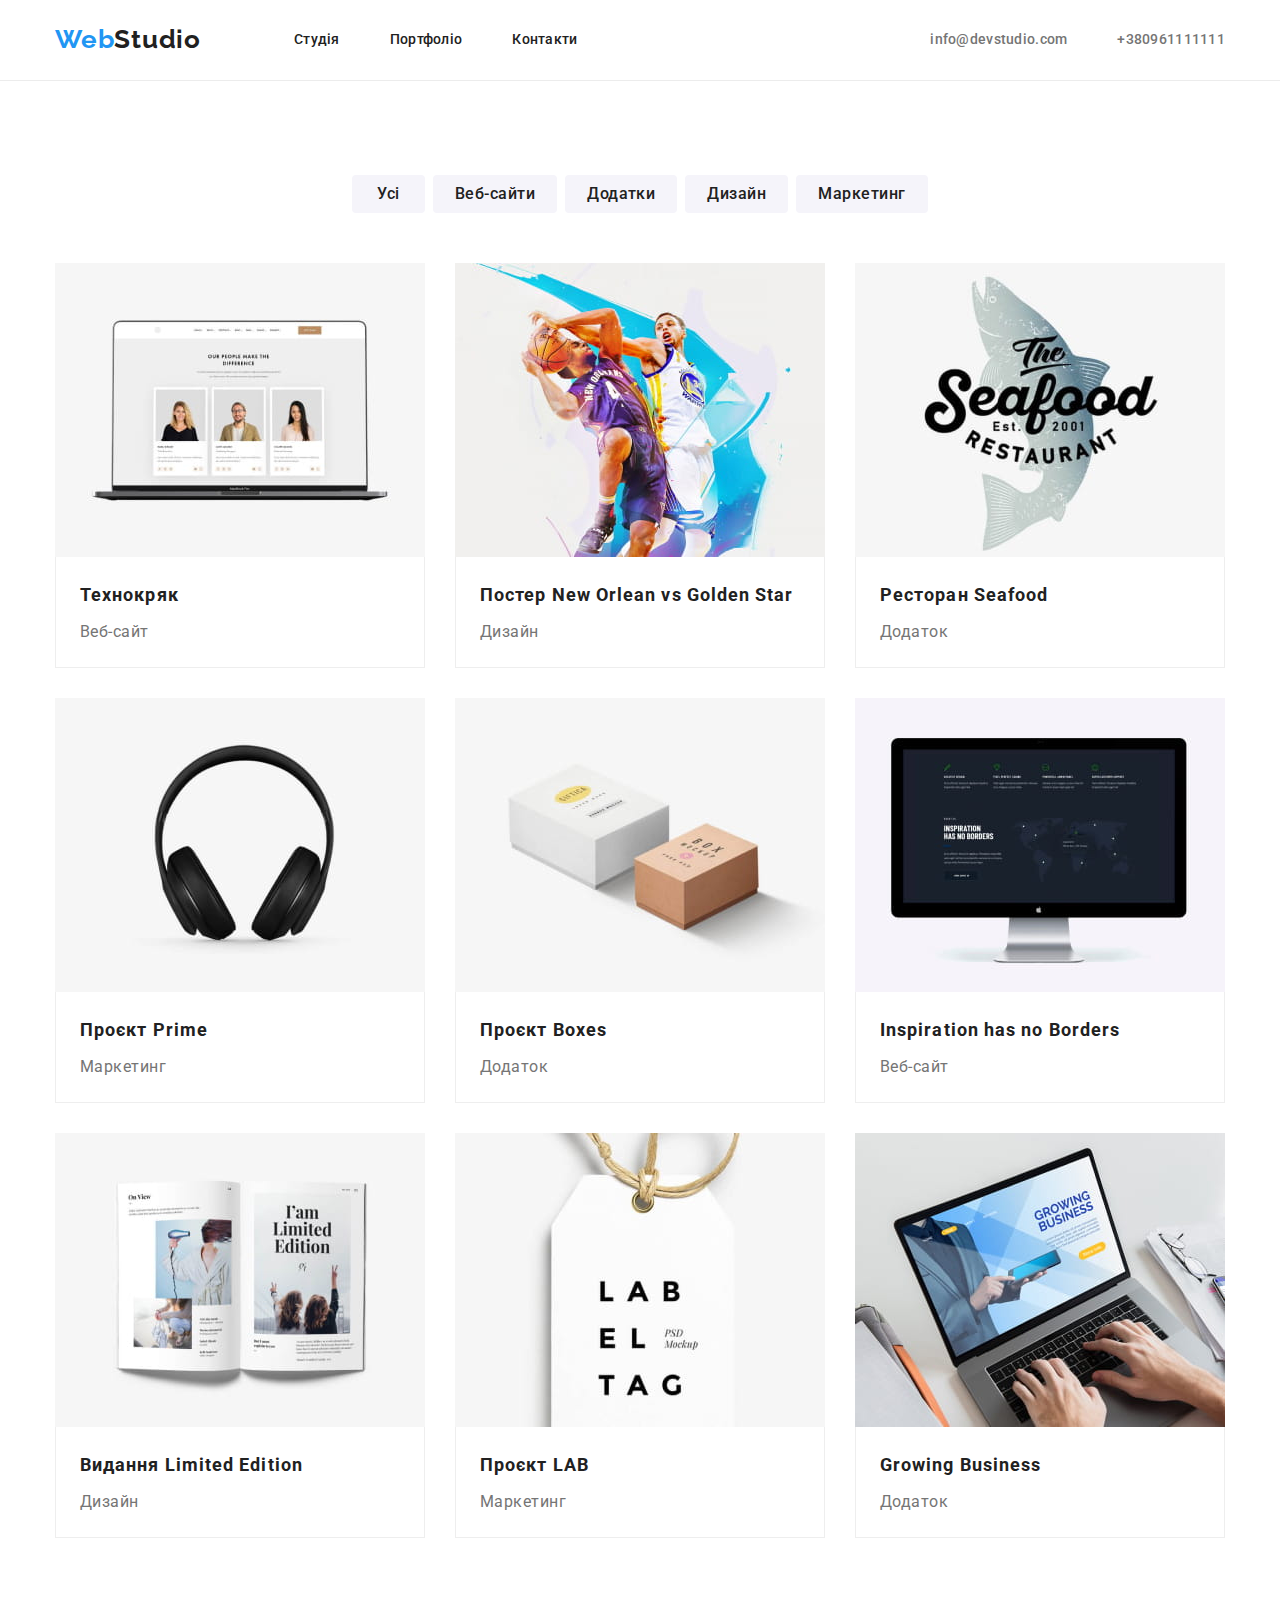
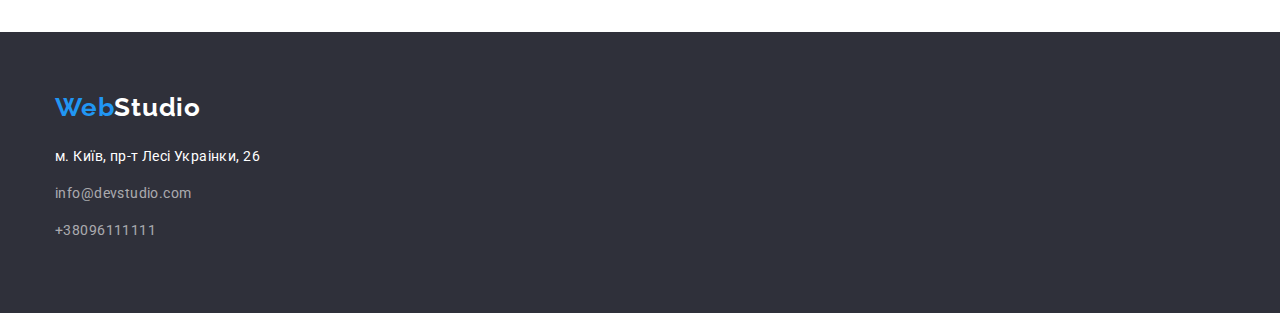
==== commit 6c8bb675: "ap" ====
--- a/portfolio.html
+++ b/portfolio.html
@@ -120,12 +120,12 @@
     <!--Нижнє табло з інформаціею-->
     <footer class="footer_container">
         <div class="container_footer_div">
-        <a class="footer_studio"  href="#"> <span class="logo_footer">Web</span>Studio</a>
+        <a class="footer_studio"> <span class="logo_footer">Web</span>Studio</a>
     
         <ul class="index_ul_adres">
-            <li ><a class="info_adres" href="https://www.google.com/maps/place/бул.+Леси+Украинки,+26,+Киев,+02000/@50.4265807,30.5383858,17z/data=!3m1!4b1!4m5!3m4!1s0x40d4cf0e033ecbe9:0x57a4dffefec77da0!8m2!3d50.4265807!4d30.5383858" target="_blank" rel="адреса">м. Київ, пр-т Лесі Украінки, 26</a> </li>
-            <li ><a class="main_about_footer" href="mailto:info@devstudio.com" lang="en">info@devstudio.com</a></li>
-            <li ><a class="tell_about_footer" href="tel:+380961111111">+38096111111</a></li>
+            <li class="index_footer_li"><a class="info_adres" href="https://www.google.com/maps/place/бул.+Леси+Украинки,+26,+Киев,+02000/@50.4265807,30.5383858,17z/data=!3m1!4b1!4m5!3m4!1s0x40d4cf0e033ecbe9:0x57a4dffefec77da0!8m2!3d50.4265807!4d30.5383858" target="_blank" rel="адреса">м. Київ, пр-т Лесі Украінки, 26</a> </li>
+            <li class="index_footer_li"><a class="main_about_footer" href="mailto:info@devstudio.com" lang="en">info@devstudio.com</a></li>
+            <li class="index_footer_li"><a class="tell_about_footer" href="tel:+380961111111">+38096111111</a></li>
         </ul>
     </div>
     </footer>
--- a/css/style.css
+++ b/css/style.css
@@ -178,7 +178,7 @@
 .index_header_mail{
  
   
-  margin: 0px 0px 0px 344px;
+ 
  
    font-weight: 500;
  font-size: 14px;
@@ -215,7 +215,7 @@
 
 /*Section*/
 .container_portfolio_section{
-  width: 1206px;
+  width: 1200px;
   padding-right: 15px;
   padding-left: 15px;
   margin-right: auto;
@@ -224,9 +224,7 @@
 }
 
 .portfolio_section{
-  width: 1890px;
-  padding-right: 15px;
-  padding-left: 15px;
+
   padding-top: 94px;
   padding-bottom: 94px;
 
@@ -258,7 +256,7 @@
 color: var(--black);
 background: var(--light-gray);
 border-radius: 4px;
-box-shadow: 0px 3px 1px rgba(0, 0, 0, 0.1), 0px 1px 2px rgba(0, 0, 0, 0.08), 0px 2px 2px rgba(0, 0, 0, 0.12);
+
 }
 
 .about_web_site{
@@ -278,7 +276,6 @@
 color: var(--black);
 background: var(--light-gray);
 border-radius: 4px;
-box-shadow: 0px 3px 1px rgba(0, 0, 0, 0.1), 0px 1px 2px rgba(0, 0, 0, 0.08), 0px 2px 2px rgba(0, 0, 0, 0.12);
 }
 
 .about_applications{
@@ -298,7 +295,6 @@
 color: var(--black);
 background: var(--light-gray);
 border-radius: 4px;
-box-shadow: 0px 3px 1px rgba(0, 0, 0, 0.1), 0px 1px 2px rgba(0, 0, 0, 0.08), 0px 2px 2px rgba(0, 0, 0, 0.12);
 }
 
 .about_design{
@@ -317,7 +313,6 @@
 color: var(--black);
 background: var(--light-gray);
 border-radius: 4px;
-box-shadow: 0px 3px 1px rgba(0, 0, 0, 0.1), 0px 1px 2px rgba(0, 0, 0, 0.08), 0px 2px 2px rgba(0, 0, 0, 0.12);
 }
 
 .about_marketing{
@@ -336,7 +331,6 @@
 color: var(--black);
 background: var(--light-gray);
 border-radius: 4px;
-box-shadow: 0px 3px 1px rgba(0, 0, 0, 0.1), 0px 1px 2px rgba(0, 0, 0, 0.08), 0px 2px 2px rgba(0, 0, 0, 0.12);
 }
 
 /*------------------------------------------------------*/
@@ -351,13 +345,35 @@
 .portfolio_item{
   flex-basis: calc((100% - 30px * 2 ) / 3);
   
-  background: var(--white);
+  
   
   
 }
 
 .margin_item{
   margin-bottom: 4px;
+
+  font-style: normal;
+font-weight: 700;
+font-size: 18px;
+line-height: 36px;
+
+
+letter-spacing: 0.06em;
+
+color: var(--black);
+}
+
+.portfolio_hav_about{
+  font-style: normal;
+font-weight: 400;
+font-size: 16px;
+line-height: 30px;
+
+
+letter-spacing: 0.03em;
+
+color: var(--gray);
 }
 
 
@@ -366,6 +382,7 @@
   border-left:1px solid var(--hard-white) ;
   border-bottom:1px solid var(--hard-white) ;
   border-right:1px solid var(--hard-white) ;
+  padding: 20px 24px;
 }
 
 
@@ -566,11 +583,11 @@
 margin-top: auto;
 margin-left: auto;
 align-items: center;
-text-align: center;
+text-align: left;
  
    font-weight: 700;
  font-size: 14px;
- line-height:1.14;
+ line-height: 16px;
  letter-spacing: 0.03em;
  
  text-transform: uppercase;
@@ -588,7 +605,7 @@
 
    font-weight: 400;
  font-size: 14px;
- line-height:1.14;
+ line-height: 24px;
  letter-spacing: 0.03em;
  
  
@@ -606,12 +623,12 @@
 margin-bottom: 10px;
 margin-left: 30px;
 align-items: center;
-text-align: center;
+text-align: left;
 
 
   font-weight: 700;
  font-size: 14px;
- line-height:1.14;
+ line-height: 16px;
  letter-spacing: 0.03em;
  
  text-transform: uppercase;
@@ -630,7 +647,7 @@
 
   font-weight: 400;
   font-size: 14px;
-  line-height:1.14;
+  line-height: 24px;
   letter-spacing: 0.03em;
   
   
@@ -647,11 +664,11 @@
   margin-bottom: 10px;
   margin-left: 30px;
   align-items: center;
-text-align: center;
+text-align: left;
 
   font-weight: 700;
   font-size: 14px;
-  line-height:1.14;
+  line-height: 16px;
   letter-spacing: 0.03em;
   
   text-transform: uppercase;
@@ -670,7 +687,7 @@
 
   font-weight: 400;
   font-size: 14px;
-  line-height:1.14;
+  line-height: 24px;
   letter-spacing: 0.03em;
   
   
@@ -687,13 +704,13 @@
   margin-bottom: 10px;
   margin-left: 30px;
   align-items: center;
-text-align: center;
+text-align: left;
 
 
 
   font-weight: 700;
   font-size: 14px;
-  line-height:1.14;
+  line-height: 16px;
   letter-spacing: 0.03em;
   
   text-transform: uppercase;
@@ -711,7 +728,7 @@
 
   font-weight: 400;
   font-size: 14px;
-  line-height:1.14;
+  line-height: 24px;
   letter-spacing: 0.03em;
   
   
@@ -731,15 +748,10 @@
 }
 
 .index_about_work{
-  width: 1170px;
+  
 padding-top: 94px;
 padding-bottom: 94px;
-padding-right: 15px;
-padding-left: 15px;
-
-margin-bottom: 94px;
-margin-right: auto;
-margin-left: auto; 
+
 }
 
  .index_hav_one{
@@ -780,7 +792,7 @@
 
    .index_hav_two{
     text-align: center;
-
+margin-bottom: 50px;
 
     font-weight: 700;
     letter-spacing: 0.03em;
@@ -804,6 +816,12 @@
     gap: 30px;
   }
 
+ .index_name_h3{
+  margin-bottom: 10px;
+  font-size: 16px;
+
+
+ }
 
 
 /*IGOR*/
@@ -815,7 +833,7 @@
 .index_name_igor{
   padding: 10px;
 
-  margin-bottom: 10px;
+ 
   letter-spacing: 0.03em;
  
   font-weight: 500;
@@ -846,7 +864,6 @@
 
 .index_name_olga{
   padding: 10px;
-  margin-bottom: 10px;
   letter-spacing: 0.03em;
  
   font-weight: 500;
@@ -879,7 +896,6 @@
 
 .index_name_mikola{
   padding: 10px;
-  margin-bottom: 10px;
   letter-spacing: 0.03em;
  
   font-weight: 500;
@@ -910,7 +926,6 @@
 
 .index_name_mihaylo{
   padding: 10px;
-margin-bottom: 10px; 
 font-weight: 500;
 font-size: 16px;
 line-height:1.18;
@@ -1060,6 +1075,11 @@
                   
                   color: rgba(255, 255, 255, 0.6);
                 }
+
+
+                .index_footer_li{
+                  margin-bottom: 9px;
+                }
 /*Ховери*/
 
   
@@ -1107,6 +1127,7 @@
 border-color: var(--black);
 background-color: var(--blue) ;
 color: var(--white);
+box-shadow: 0px 3px 1px rgba(0, 0, 0, 0.1), 0px 1px 2px rgba(0, 0, 0, 0.08), 0px 2px 2px rgba(0, 0, 0, 0.12);
 
 
 }
@@ -1114,24 +1135,28 @@
   border-color: var(--black);
 background-color: var(--blue) ;
 color: var(--white);
+box-shadow: 0px 3px 1px rgba(0, 0, 0, 0.1), 0px 1px 2px rgba(0, 0, 0, 0.08), 0px 2px 2px rgba(0, 0, 0, 0.12);
 
 }
 .about_applications:hover, .about_applications:focus{
   border-color: var(--black);
   background-color: var(--blue) ;
   color: var(--white);
+  box-shadow: 0px 3px 1px rgba(0, 0, 0, 0.1), 0px 1px 2px rgba(0, 0, 0, 0.08), 0px 2px 2px rgba(0, 0, 0, 0.12);
   
 }
 .about_design:hover, .about_design:focus{
   border-color: var(--black);
   background-color: var(--blue) ;
   color: var(--white);
+  box-shadow: 0px 3px 1px rgba(0, 0, 0, 0.1), 0px 1px 2px rgba(0, 0, 0, 0.08), 0px 2px 2px rgba(0, 0, 0, 0.12);
   
 }
 .about_marketing:hover, .about_marketing:focus{
   border-color: var(--black);
   background-color: var(--blue) ;
   color: var(--white);
+  box-shadow: 0px 3px 1px rgba(0, 0, 0, 0.1), 0px 1px 2px rgba(0, 0, 0, 0.08), 0px 2px 2px rgba(0, 0, 0, 0.12);
   
 }
 
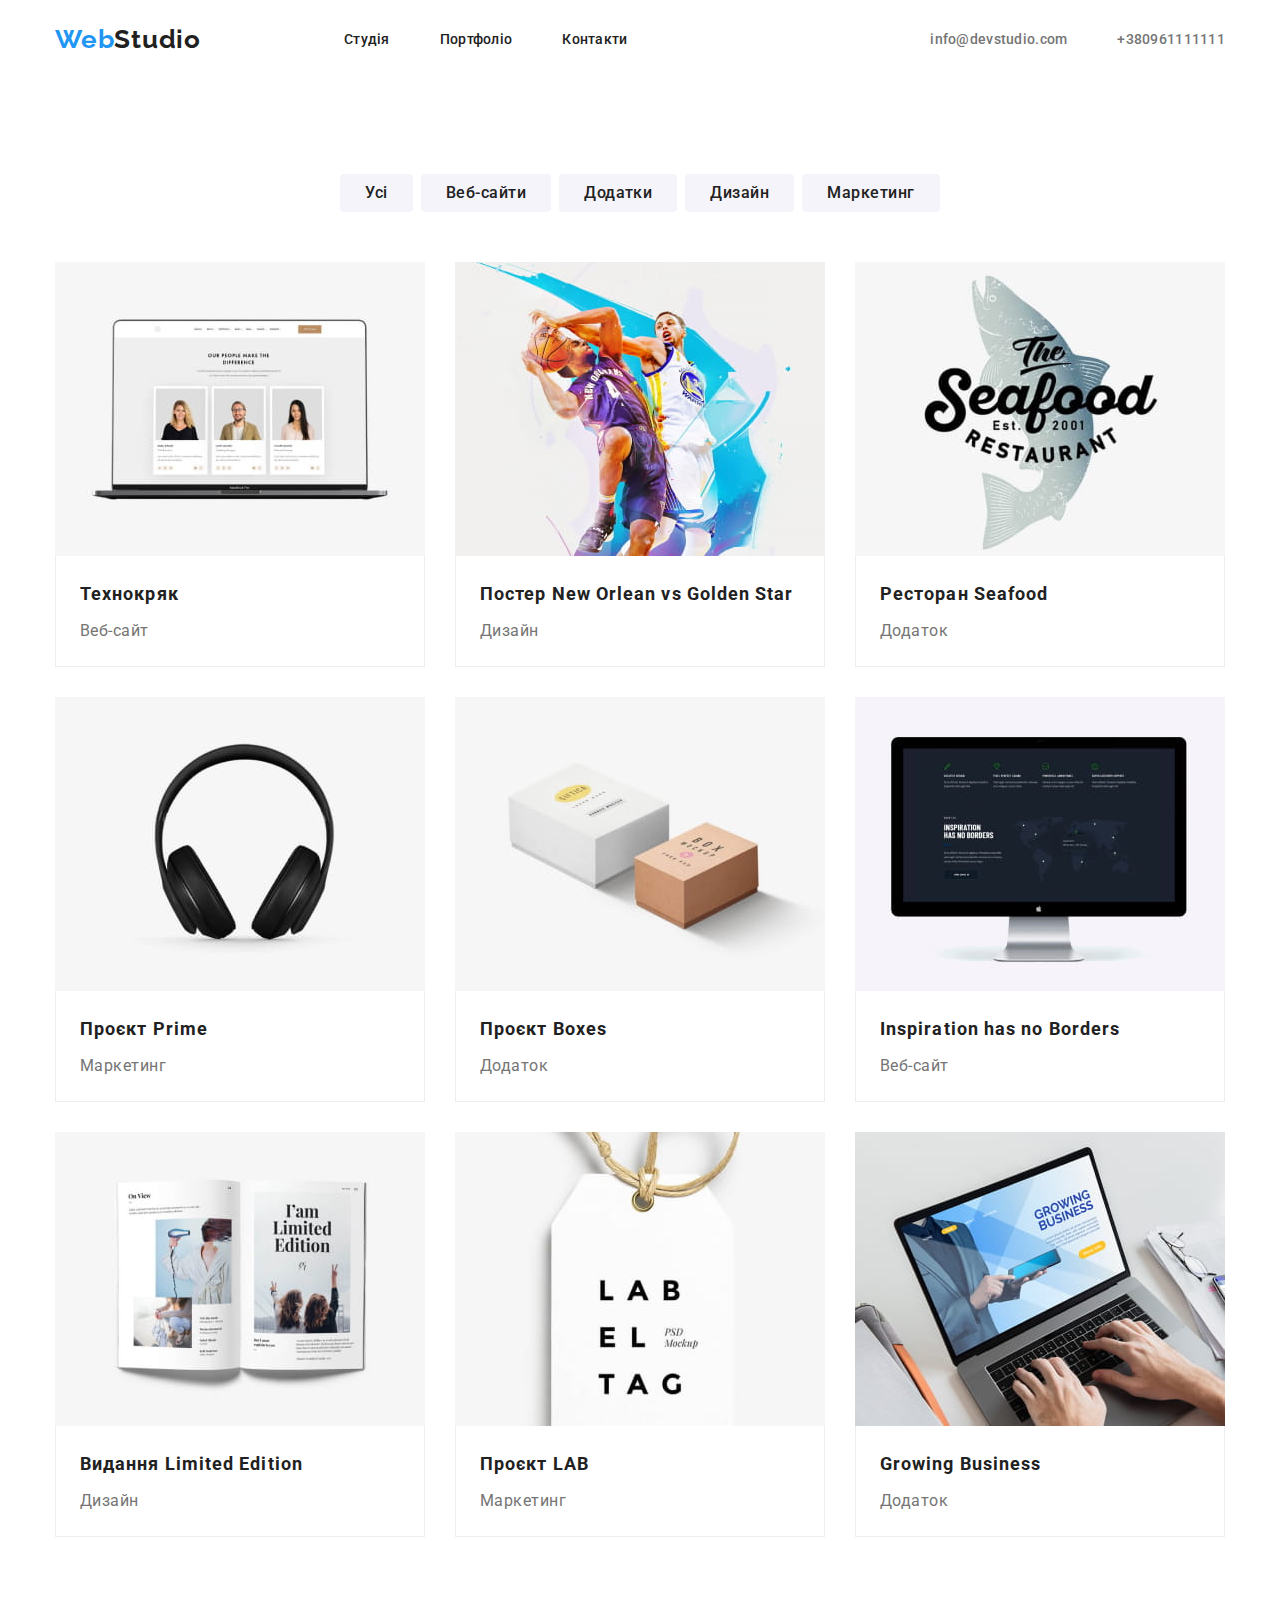
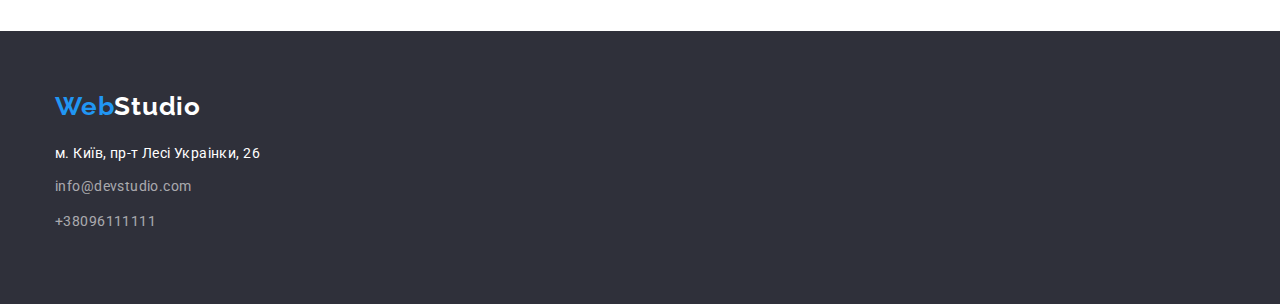
==== commit af1765e3: "re" ====
--- a/portfolio.html
+++ b/portfolio.html
@@ -15,21 +15,21 @@
 </head>
 <body>
     <!--header2-->
-    <header class="header_container_portfolio">
+    <header class="header_container">
        
         <div class="container">
     <nav class="about_nav" >
         <a class="logo_link" href="./index.html"><span class="logo-header">Web</span>Studio</a>
         <ul class="index_ul">
-            <li class="about_studi" > <a  class="about_studi_index"  href="./index.html"> Студія</a> </li> 
-            <li class="about_portfolio"> <a  class="about_portfolio_index"  href="./portfolio.html"> Портфоліо</a>  </li>
-            <li class="about_contact"> <a class="about_contact_index" href="#"> Контакти</a> </li>
+            <li class="about_navigation" > <a  class="navigation"  href="./index.html"> Студія</a> </li> 
+            <li class="about_navigation"> <a  class="navigation"  href="./portfolio.html"> Портфоліо</a>  </li>
+            <li class="about_navigation"> <a class="navigation" href="#"> Контакти</a> </li>
         </ul>
             </nav>
 
             <ul class="index_ull">
-                <li class="index_header_mail"><a href="mailto:info@devstudio.com" lang="en"  class="about_mail">info@devstudio.com</a> </li>
-                <li class="index_header_tell"> <a href="tel:+380961111111" class=" about_tell">+380961111111</a></li>
+                <li class="nav_contacts"><a href="mailto:info@devstudio.com" lang="en"  class="nav_mail_tel">info@devstudio.com</a> </li>
+                <li class="nav_contacts"> <a href="tel:+380961111111" class=" nav_mail_tel">+380961111111</a></li>
                 
             </ul>
         </div>
@@ -41,11 +41,11 @@
             <div class="container_portfolio_section">
             <h2 class="visually-hidden">Кнопочки</h2>
             <ul class="keyboard">
-           <li> <button type="button" class="about_all" >Усі</button></li>
-           <li> <button type="button" class="about_web_site">Веб-сайти</button></li>
-           <li> <button type="button" class="about_applications">Додатки</button></li>
-           <li> <button type="button" class="about_design">Дизайн</button></li>
-           <li> <button type="button" class="about_marketing">Маркетинг</button></li>
+           <li> <button type="button" class="about_button" >Усі</button></li>
+           <li> <button type="button" class="about_button">Веб-сайти</button></li>
+           <li> <button type="button" class="about_button">Додатки</button></li>
+           <li> <button type="button" class="about_button">Дизайн</button></li>
+           <li> <button type="button" class="about_button">Маркетинг</button></li>
         </ul>
             
             <ul class="billboard">
--- a/css/style.css
+++ b/css/style.css
@@ -103,17 +103,10 @@
  color: var(--blue);
  letter-spacing: 0.03em;
  }
- /*studi*/
- .about_studi{
-  
-
-
-
-
-
- }
-
- .about_studi_index{
+ 
+
+
+ .navigation{
   display: inline-block;
   padding-top: 32px;
   padding-bottom: 32px;
@@ -126,48 +119,18 @@
   color: var(--black);
   letter-spacing: 0.02em;
  }
- /*portfolio*/
- .about_portfolio{
-
- 
- margin: 0px 0px 0px 50px;
-
-
- }
- 
- .about_portfolio_index{
-  display: inline-block;
-  padding-top: 32px;
-  padding-bottom: 32px;
-  font-weight: 500;
-  font-size: 14px;
-  line-height:1.14;
-  
-  color: var(--black);
-  letter-spacing: 0.02em;
- }
- /*contacts*/
- .about_contact{
-
- 
-margin: 0px 0px 0px 50px;
- 
-
- }
-
- .about_contact_index{
-  display: inline-block;
-  padding-top: 32px;
-  padding-bottom: 32px;
-  font-weight: 500;
-  font-size: 14px;
-  line-height:1.14;
-  
-  color: var(--black);
-  letter-spacing: 0.02em;
- }
+ 
+ .about_navigation{
+  margin: 0px 0px 0px 50px;
+
+ }
+ 
+ 
+ 
+
+ 
  /*mail*/
- .about_mail{
+ .nav_mail_tel{
   display: inline-block;
   padding-top: 32px;
   padding-bottom: 32px;
@@ -175,9 +138,9 @@
  }
 
 
-.index_header_mail{
- 
-  
+.nav_contacts{
+ 
+  margin: 0px 0px 0px 50px;
  
  
    font-weight: 500;
@@ -189,28 +152,8 @@
  letter-spacing: 0.02em;
 }
 
- /*tell*/
- .about_tell{
-  display: inline-block;
-  padding-top: 32px;
-  padding-bottom: 32px;
-  color: var(--gray);
-
- }
-
- .index_header_tell{
-
- 
-  margin: 0px 0px 0px 50px;
- 
-   font-weight: 500;
-   font-size:14px;;
-   line-height:1.14;
-  
-   
-   
-   letter-spacing: 0.02em;
- }
+
+
 /*----------------------------------------*/
 
 /*Section*/
@@ -238,12 +181,10 @@
 margin-bottom: 50px;
 }
 
-.about_all{
+.about_button{
   padding: 6px 25px 6px 25px;
-  
-  
-
-  
+
+
   font-family: inherit;
   font-weight: 500;
   font-size: 16px;
@@ -259,79 +200,7 @@
 
 }
 
-.about_web_site{
-  padding: 6px 22px 6px 22px;
-  
-
-
-  
-  font-family: inherit;
-  font-weight: 500;
-  font-size: 16px;
-  letter-spacing: 0.03em;
-line-height:1.6;
-text-align: center;
-
-cursor: pointer;
-color: var(--black);
-background: var(--light-gray);
-border-radius: 4px;
-}
-
-.about_applications{
-  padding: 6px 22px 6px 22px;
-  
-
-
-    
-  font-family: inherit;
-  font-weight: 500;
-  font-size: 16px;
-  letter-spacing: 0.03em;
-line-height:1.6;
-text-align: center;
-
-cursor: pointer;
-color: var(--black);
-background: var(--light-gray);
-border-radius: 4px;
-}
-
-.about_design{
-  padding: 6px 22px 6px 22px;
-  
-
-    ;
-  font-family: inherit;
-  font-weight: 500;
-  font-size: 16px;
-  letter-spacing: 0.03em;
-line-height:1.6;
-text-align: center;
-
-cursor: pointer;
-color: var(--black);
-background: var(--light-gray);
-border-radius: 4px;
-}
-
-.about_marketing{
-  padding: 6px 22px 6px 22px;
-  
-
-  
-  font-family: inherit;
-  font-weight: 500;
-  font-size: 16px;
-  letter-spacing: 0.03em;
-line-height:1.6;
-text-align: center;
-
-cursor: pointer;
-color: var(--black);
-background: var(--light-gray);
-border-radius: 4px;
-}
+
 
 /*------------------------------------------------------*/
 
@@ -544,6 +413,11 @@
 
 
 /*НАШІ ОСОБЛИВОСТІ*/ 
+
+.index_about_us_li{
+  width: 270px;
+}
+
  .index_about_hav{
   
  padding-top: 94px;
@@ -570,172 +444,33 @@
  }
 
 
- 
-
- 
-
- /*Увага до деталей*/
- .index_details_one{
-  width: 270px;
-
-
-margin-bottom: 10px;
-margin-top: auto;
-margin-left: auto;
-align-items: center;
-text-align: left;
- 
-   font-weight: 700;
- font-size: 14px;
- line-height: 16px;
- letter-spacing: 0.03em;
- 
- text-transform: uppercase;
- color: var(--black);
- 
- }
- 
- .index_description_one{
-  width: 270px;
-
-
-
-align-items: center;
-text-align: left;
-
-   font-weight: 400;
- font-size: 14px;
- line-height: 24px;
- letter-spacing: 0.03em;
- 
- 
- 
- 
- color: var(--gray);
- }
- 
-/*Пунктуальність*/
-.index_details_two{
-  width: 270px;
-
-margin-top: auto;
-margin-right: 30px;
-margin-bottom: 10px;
-margin-left: 30px;
-align-items: center;
-text-align: left;
-
-
-  font-weight: 700;
- font-size: 14px;
- line-height: 16px;
- letter-spacing: 0.03em;
- 
- text-transform: uppercase;
- color: var(--black);
-}
-
-.index_description_two{
-  width: 270px;
-
-margin-top: 10px;
-margin-right: 30px;
-margin-bottom: 24px;
-margin-left: 30px;
-align-items: center;
-text-align: left;
-
-  font-weight: 400;
-  font-size: 14px;
-  line-height: 24px;
-  letter-spacing: 0.03em;
-  
-  
-  
-  
-  color: var(--gray);
-}
-
-/*Планування*/
-.index_details_three{
-  width: 270px;
-margin-top: auto;
-  margin-right: 30px;
+ .index_details{
   margin-bottom: 10px;
-  margin-left: 30px;
-  align-items: center;
-text-align: left;
-
-  font-weight: 700;
-  font-size: 14px;
-  line-height: 16px;
-  letter-spacing: 0.03em;
-  
-  text-transform: uppercase;
-  color: var(--black);
-}
-
-.index_description_three{
-  width: 270px;
-  margin-top: auto;
-  margin-right: 30px;
-  margin-bottom: 10px;
-  margin-left: 30px;
-  align-items: center;
-text-align: left;
-
-
-  font-weight: 400;
-  font-size: 14px;
-  line-height: 24px;
-  letter-spacing: 0.03em;
-  
-  
-  
-  
-  color: var(--gray);
-}
-
-/*Сучасні технології*/
-.index_details_four{
-  width: 270px;
-  margin-top: auto;
-  margin-right: auto;
-  margin-bottom: 10px;
-  margin-left: 30px;
-  align-items: center;
-text-align: left;
-
-
-
-  font-weight: 700;
-  font-size: 14px;
-  line-height: 16px;
-  letter-spacing: 0.03em;
-  
-  text-transform: uppercase;
-  color: var(--black);
-}
-
-.index_description_four{
-  width: 270px;
-  margin-top: auto;
-  margin-right: auto;
-  margin-bottom: 10px;
-  margin-left: 30px;
-  align-items: center;
-text-align: left;
-
-  font-weight: 400;
-  font-size: 14px;
-  line-height: 24px;
-  letter-spacing: 0.03em;
-  
-  
-  
-  
-  color: var(--gray);
-}
+  font-style: normal;
+font-weight: 700;
+font-size: 14px;
+line-height: 16px;
+letter-spacing: 0.03em;
+text-transform: uppercase;
+
+color: var(--black);
+ }
+
+ .index_description{
+  
+  font-family: 'Roboto';
+font-style: normal;
+font-weight: 400;
+font-size: 14px;
+line-height: 24px;
+
+
+letter-spacing: 0.03em;
+
+color: var(--gray);
+ }
+
+
 /*----------------------*/
 
 /*images*/
@@ -816,7 +551,7 @@
     gap: 30px;
   }
 
- .index_name_h3{
+ .team_name{
   margin-bottom: 10px;
   font-size: 16px;
 
@@ -825,125 +560,41 @@
 
 
 /*IGOR*/
- .index_backgound_white_igor{
+ .backgound_team{
     
   background: var(--white);
 }
 
-.index_name_igor{
-  padding: 10px;
-
- 
-  letter-spacing: 0.03em;
- 
-  font-weight: 500;
+.div_team{
+ padding: 30px;
+ }
+ .team_name{
+  margin-bottom: 10px;
+  font-style: normal;
+font-weight: 500;
 font-size: 16px;
-line-height:1.18;
+line-height: 19px;
+
+
 text-align: center;
+letter-spacing: 0.03em;
+
 color: var(--black);
-}
-
-.index_responsibilities_igor{
-  
-  letter-spacing: 0.03em;
- 
-  font-weight: 400;
-font-size: 16px;
-line-height: 1.18;
-text-align: center;
-
-color: var(--gray);
-}
-/*-----------------------------*/
-
-/*OLGA*/
-.index_backgound_white_olga{
-  
-  background: var(--white);
-}
-
-.index_name_olga{
-  padding: 10px;
-  letter-spacing: 0.03em;
- 
-  font-weight: 500;
-font-size: 16px;
-line-height:1.18;
-text-align: center;
-color: var(--black);
-}
-
-
-.index_responsibilities_olga{
-  
-  letter-spacing: 0.03em;
- 
-  font-weight: 400;
-font-size: 16px;
-line-height: 1.18;
-text-align: center;
-
-color: var(--gray);
-}
-/*----------------------------------------*/
-
-/*MIKOLA*/
-.index_backgound_white_mikola{
-  
-  background: var(--white);
-}
-
-
-.index_name_mikola{
-  padding: 10px;
-  letter-spacing: 0.03em;
- 
-  font-weight: 500;
-font-size: 16px;
-line-height:1.18;
-text-align: center;
-color: var(--black);
-}
-
-.index_responsibilities_mikola{
-
-letter-spacing: 0.03em;
- 
+ }
+
+ .team_responsibilitiesr{
+  font-style: normal;
 font-weight: 400;
 font-size: 16px;
-line-height: 1.18;
+line-height: 19px;
+
+
 text-align: center;
+letter-spacing: 0.03em;
 
 color: var(--gray);
-}
-/*-------------------------------------------*/
-
-/*MIHAYLO*/
-.index_backgound_white_mihaylo{
-  
-  background-color: var(--white);
-}
-
-.index_name_mihaylo{
-  padding: 10px;
-font-weight: 500;
-font-size: 16px;
-line-height:1.18;
-text-align: center;
-color: var(--black);
-}
-
-.index_responsibilities_mihaylo{
-  
-  letter-spacing: 0.03em;
- 
-  font-weight: 400;
-font-size: 16px;
-line-height: 1.18;
-text-align: center;
-
-color: var(--gray);
-}
+ }
+
  
 /*------------------------------------------*/
 
@@ -1004,12 +655,13 @@
  
  
    .tell_about{
-     letter-spacing: 0.03em;
- 
-     font-weight: 400;
- 
-     font-size: 14px;
-     line-height:2;
+    font-style: normal;
+font-weight: 400;
+font-size: 14px;
+line-height: 24px;
+
+
+letter-spacing: 0.03em;;
      
      color: rgba(255, 255, 255, 0.6);
      }
@@ -1030,12 +682,13 @@
      
       margin-bottom: 9px;
         
-         letter-spacing: 0.03em;
- 
-         font-weight: 400;
- 
-         font-size: 14px;
-         line-height:2;
+      font-style: normal;
+      font-weight: 400;
+      font-size: 14px;
+      line-height: 24px;
+     
+      
+      letter-spacing: 0.03em;
          
          color: var(--white);
          }
@@ -1051,12 +704,13 @@
                   margin-bottom: 9px;
                   
 
+                  font-style: normal;
+                  font-weight: 400;
+                  font-size: 14px;
+                  line-height: 24px;
+                  
+                  
                   letter-spacing: 0.03em;
- 
-                  font-weight: 400;
-            
-                  font-size: 14px;
-                  line-height: 2;
                   
                   color: rgba(255, 255, 255, 0.6);
                 }
@@ -1077,7 +731,7 @@
                 }
 
 
-                .index_footer_li{
+                .index_footer_li:not(last-child){
                   margin-bottom: 9px;
                 }
 /*Ховери*/
@@ -1092,37 +746,25 @@
 
 
 
-.about_studi_index:hover, .about_studi_index:focus{
+.navigation:hover, .navigation:focus{
 border-color: var(--black);
 color: var(--blue);
 
 }
 
-.about_portfolio_index:hover, .about_portfolio_index:focus{
-border-color: var(--black);
-color: var(--blue);
-
-}
-
-.about_contact_index:hover, .about_contact_index:focus{
-border-color: var(--black);
-color: var(--blue);
-
-}
-
-.about_mail:hover, .about_mail:focus{
+
+
+.nav_mail_tel:hover, .nav_mail_tel:focus{
 border-color: var(--gray);
 color: var(--blue);
 
 }
 
-.about_tell:hover, .about_tell:focus {
-border-color: var(--gray);
-color: var(--blue);
-
-}
-
-.about_all:hover, .about_all:focus{
+
+
+
+
+.about_button:hover, .about_button:focus{
   
 border-color: var(--black);
 background-color: var(--blue) ;
@@ -1131,34 +773,7 @@
 
 
 }
-.about_web_site:hover, .about_web_site:focus{
-  border-color: var(--black);
-background-color: var(--blue) ;
-color: var(--white);
-box-shadow: 0px 3px 1px rgba(0, 0, 0, 0.1), 0px 1px 2px rgba(0, 0, 0, 0.08), 0px 2px 2px rgba(0, 0, 0, 0.12);
-
-}
-.about_applications:hover, .about_applications:focus{
-  border-color: var(--black);
-  background-color: var(--blue) ;
-  color: var(--white);
-  box-shadow: 0px 3px 1px rgba(0, 0, 0, 0.1), 0px 1px 2px rgba(0, 0, 0, 0.08), 0px 2px 2px rgba(0, 0, 0, 0.12);
-  
-}
-.about_design:hover, .about_design:focus{
-  border-color: var(--black);
-  background-color: var(--blue) ;
-  color: var(--white);
-  box-shadow: 0px 3px 1px rgba(0, 0, 0, 0.1), 0px 1px 2px rgba(0, 0, 0, 0.08), 0px 2px 2px rgba(0, 0, 0, 0.12);
-  
-}
-.about_marketing:hover, .about_marketing:focus{
-  border-color: var(--black);
-  background-color: var(--blue) ;
-  color: var(--white);
-  box-shadow: 0px 3px 1px rgba(0, 0, 0, 0.1), 0px 1px 2px rgba(0, 0, 0, 0.08), 0px 2px 2px rgba(0, 0, 0, 0.12);
-  
-}
+
 
 
 
